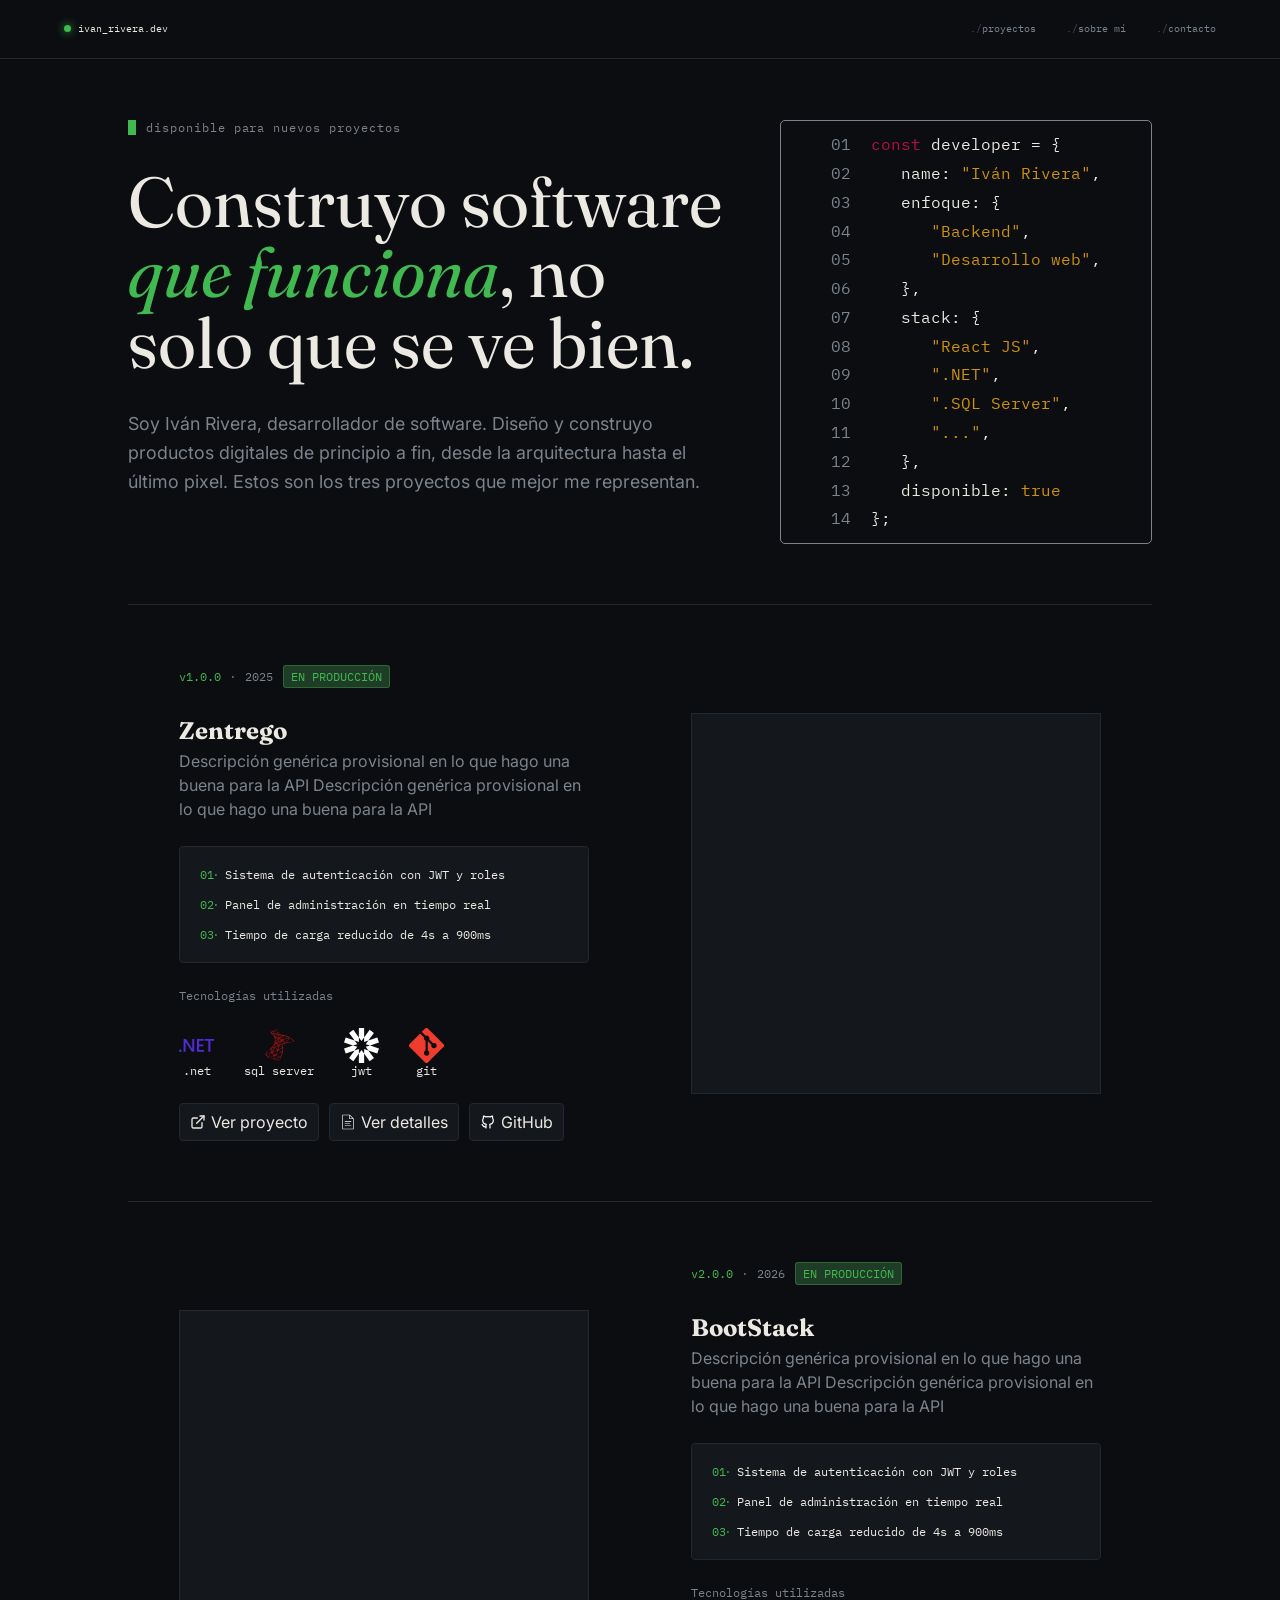
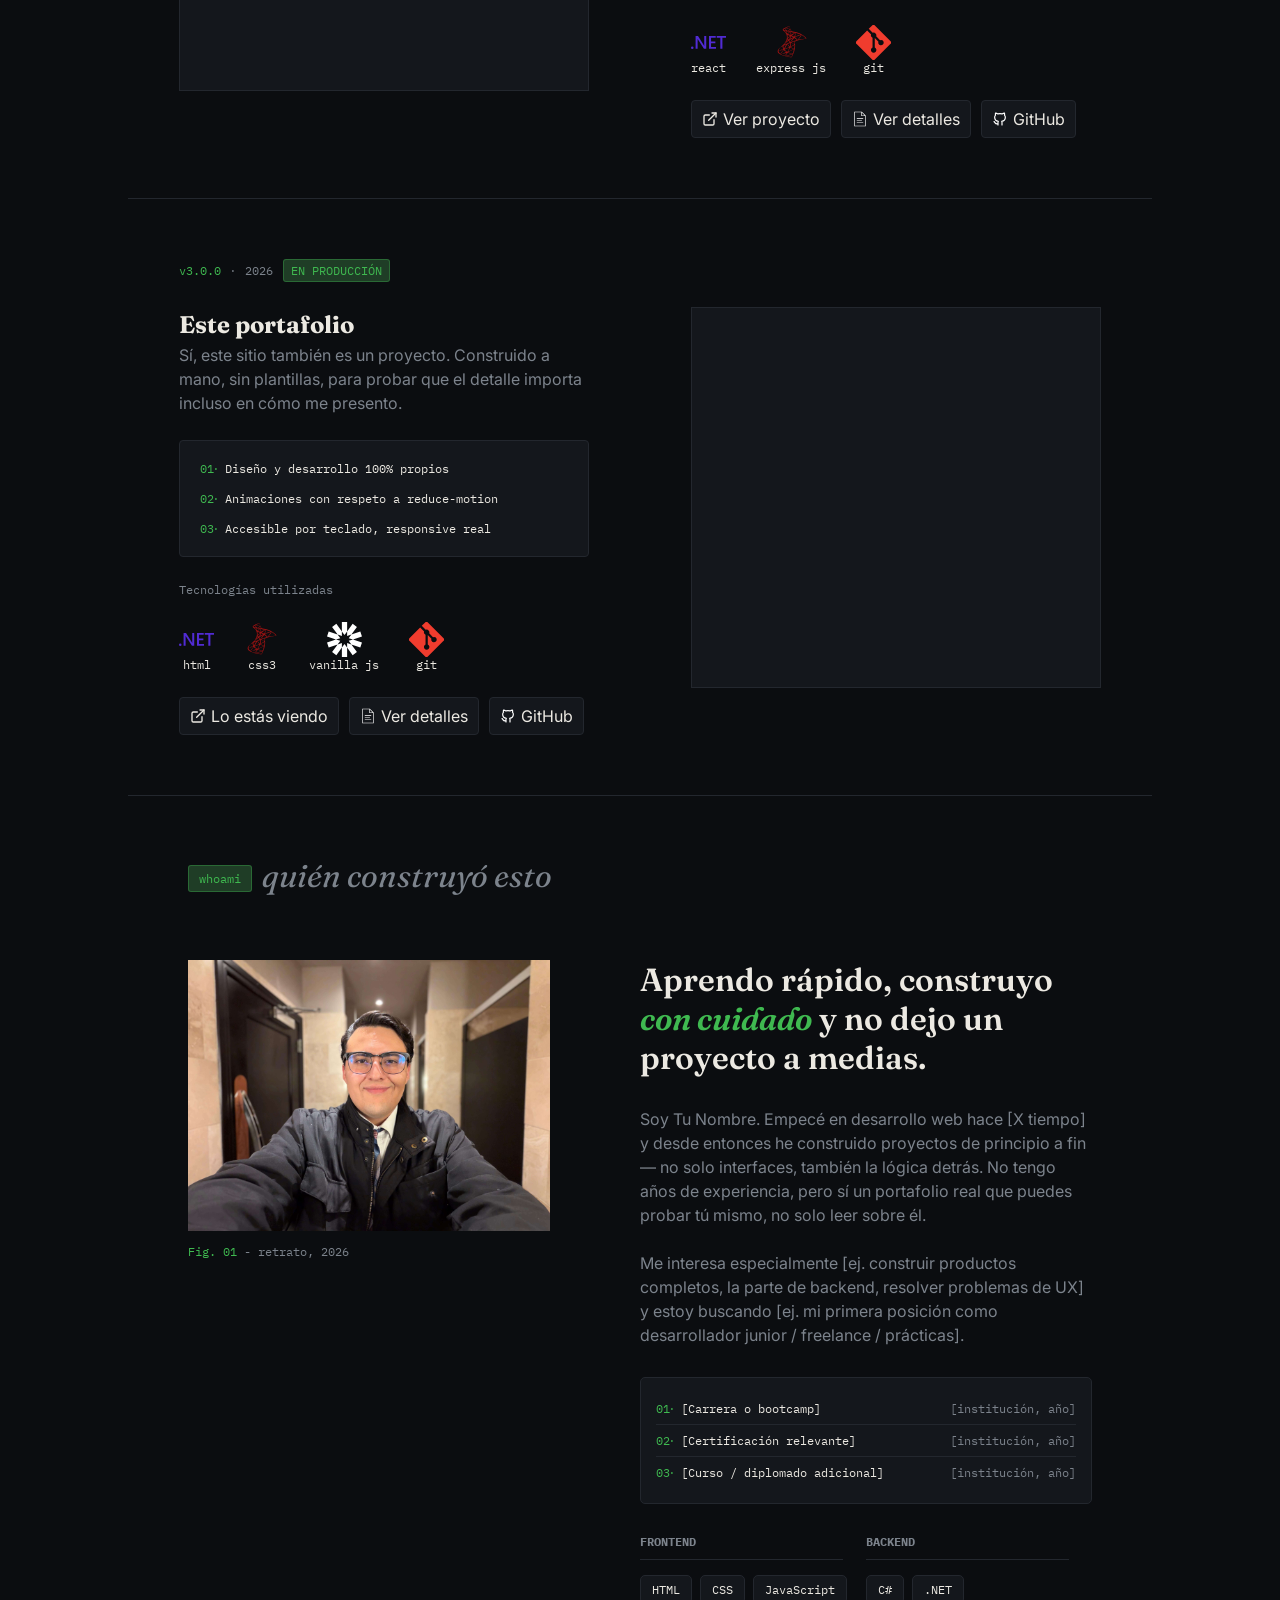
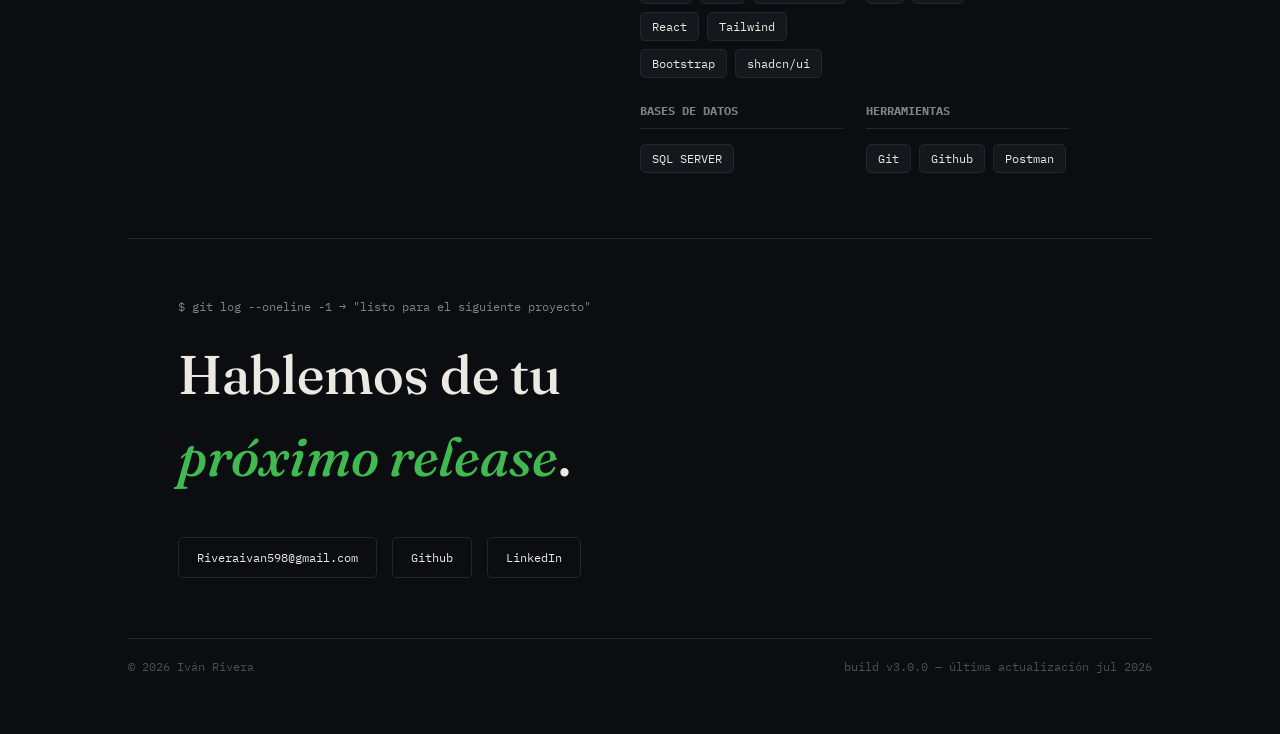
==== index.html @ 3d11047e "fix: about me image update" ====
<!doctype html>
<html lang="en">
  <head>
    <meta charset="UTF-8" />
    <meta name="viewport" content="width=device-width, initial-scale=1.0" />
    <link rel="stylesheet" href="styles.css" />
    <link rel="preconnect" href="https://fonts.googleapis.com" />
    <link rel="preconnect" href="https://fonts.gstatic.com" crossorigin />
    <link
      href="https://fonts.googleapis.com/css2?family=Fraunces:ital,opsz,wght@0,9..144,100..900;1,9..144,100..900&family=IBM+Plex+Mono:ital,wght@0,100;0,200;0,300;0,400;0,500;0,600;0,700;1,100;1,200;1,300;1,400;1,500;1,600;1,700&family=Inter:ital,opsz,wght@0,14..32,100..900;1,14..32,100..900&display=swap"
      rel="stylesheet"
    />
    <link rel="icon" href="./assets/codigo.png" />
    <title>Iván Rivera — Desarrollador</title>
  </head>
  <body>
    <header>
      <nav class="nav monospace">
        <div class="nav__name text-main">
          <span class="name__light"></span>
          <p>ivan_rivera.dev</p>
        </div>

        <ul>
          <li class="nav__items">
            <a href="#projects"><span>./</span>proyectos</a>
          </li>
          <li class="nav__items">
            <a href="#about-me"><span>./</span>sobre mí</a>
          </li>
          <li class="nav__items">
            <a href="#contact"><span>./</span>contacto</a>
          </li>
        </ul>
      </nav>
    </header>
    <main>
      <section class="hero">
        <div class="hero__text">
          <div class="hero__status">
            <span class="hero__cursor"></span>
            <p class="hero__text--available monospace text-sec">
              disponible para nuevos proyectos
            </p>
          </div>

          <h2 class="text-main">
            Construyo software
            <span class="text-green italic">que funciona</span>, no solo que se
            ve bien.
          </h2>

          <p class="hero__description text-sec">
            Soy Iván Rivera, desarrollador de software. Diseño y construyo
            productos digitales de principio a fin, desde la arquitectura hasta
            el último pixel. Estos son los tres proyectos que mejor me
            representan.
          </p>
        </div>

        <!-- prettier-ignore -->
        <div class="editor monospace">
          <div><span style="color: #bb0d3f">const</span> developer = {</div>
          <div>   name: <span class="property">"Iván Rivera"</span>,</div>
          <div>   enfoque: {</div>
          <div>     <span class="property"> "Backend"</span>,</div>
          <div>     <span class="property"> "Desarrollo web"</span>,</div>
          <div>   },</div>
          <div>   stack: {</div>
          <div>     <span class="property"> "React JS"</span>,</div>
          <div>     <span class="property"> ".NET"</span>,</div>
          <div>     <span class="property"> ".SQL Server"</span>,</div>
          <div>     <span class="property"> "..."</span>,</div>
          <div>   },</div>
          <div>   disponible: <span class="property">true</span></div>
          <div>};</div>
        </div>
      </section>

      <section id="projects">
          <div class="project__text">
            <div class="project__version sm-text monospace">
              <p class="text-green">v1.0.0</p>
              <span class="text-sec">⋅</span>
              <p class="text-sec">2025</p>
              <p class="project__status text-green">EN PRODUCCIÓN</p>
            </div>

            <div class="project__desc">
              <h2 class="project__title text-main fraunces">Zentrego</h2>
              <p class="inter text-sec">
                Descripción genérica provisional en lo que hago una buena para
                la API Descripción genérica provisional en lo que hago una buena
                para la API
              </p>
            </div>

            <div class="monospace text-main sm-text">
              <ul class="project__features">
                <li>
                  <span class="text-green">01⋅</span> Sistema de autenticación
                  con JWT y roles
                </li>
                <li>
                  <span class="text-green">02⋅</span> Panel de administración en
                  tiempo real
                </li>
                <li>
                  <span class="text-green">03⋅</span> Tiempo de carga reducido
                  de 4s a 900ms
                </li>
              </ul>
            </div>
            <p class="text-sec monospace sm-text">Tecnologías utilizadas</p>
            <div class="project__stack monospace text-main sm-text">
              <div class="project__stack--item">
                <svg class="project__stack--icon">
                  <use href="/assets/sprite.svg#icon-net"></use>
                </svg>
                <p>.net</p>
              </div>
              <div class="project__stack--item">
                <svg class="project__stack--icon">
                  <use href="/assets/sprite.svg#icon-sqlserver"></use>
                </svg>
                <p>sql server</p>
              </div>
              <div class="project__stack--item">
                <svg class="project__stack--icon">
                  <use href="/assets/sprite.svg#icon-git"></use>
                </svg>
                <p>git</p>
              </div>
              <div class="project__stack--item">
                <svg class="project__stack--icon">
                  <use href="/assets/sprite.svg#icon-jwt"></use>
                </svg>
                <p>jwt</p>
              </div>
            </div>

            <div class="project__buttons">
              <button class="project__button">
                <svg class="project__button--icon">
                  <use href="/assets/sprite.svg#icon-share"></use></svg
                >Ver proyecto
              </button>
              <button class="project__button">
                <svg class="project__button--icon">
                  <use href="/assets/sprite.svg#icon-doc"></use></svg
                >Ver detalles
              </button>
              <button class="project__button">
                <svg class="project__button--icon">
                  <use href="/assets/sprite.svg#icon-github"></use>
                </svg>
                GitHub
              </button>
            </div>
          </div>
          <div class="project__preview"></div>
        </article>
        <article class="project">
          <div class="project__text">
            <div class="project__version sm-text monospace">
              <p class="text-green">v2.0.0</p>
              <span class="text-sec">⋅</span>
              <p class="text-sec">2026</p>
              <p class="project__status text-green">EN PRODUCCIÓN</p>
            </div>

            <div class="project__desc">
              <h2 class="project__title text-main fraunces">Bootstack</h2>
              <p class="inter text-sec">
                Descripción genérica provisional en lo que hago una buena para
                la API Descripción genérica provisional en lo que hago una buena
                para la API
              </p>
            </div>

            <div class="monospace text-main sm-text">
              <ul class="project__features">
                <li>
                  <span class="text-green">01⋅</span> Sistema de autenticación
                  con JWT y roles
                </li>
                <li>
                  <span class="text-green">02⋅</span> Panel de administración en
                  tiempo real
                </li>
                <li>
                  <span class="text-green">03⋅</span> Tiempo de carga reducido
                  de 4s a 900ms
                </li>
              </ul>
            </div>

            <div class="project__stack monospace text-main sm-text">
              <p>React</p>
              <p>Node.js</p>
              <p>PostgreSQL</p>
              <p>Docker</p>
            </div>

            <p class="project__test monospace text-main sm-text">
              ver proyecto →
            </p>
          </div>
          <div class="project__preview"></div>
        </article>
        <article class="project">
          <div class="project__text">
            <div class="project__version sm-text monospace">
              <p class="text-green">v3.0.0</p>
              <span class="text-sec">⋅</span>
              <p class="text-sec">2026</p>
              <p class="project__status text-green">ESTAS AQUÍ</p>
            </div>

            <div class="project__desc">
              <h2 class="project__title text-main fraunces">Este portafolio</h2>
              <p class="inter text-sec">
                Sí, este sitio también es un proyecto. Construido a mano, sin
                plantillas, para probar que el detalle importa incluso en cómo
                me presento.
              </p>
            </div>

            <div class="monospace text-main sm-text">
              <ul class="project__features">
                <li>
                  <span class="text-green">01⋅</span> Diseño y desarrollo 100%
                  propios
                </li>
                <li>
                  <span class="text-green">02⋅</span> Animaciones con respeto a
                  reduce-motion
                </li>
                <li>
                  <span class="text-green">03⋅</span> Accesible por teclado,
                  responsive real
                </li>
              </ul>
            </div>

            <div class="project__stack monospace text-main sm-text">
              <p>HTML5</p>
              <p>CSS3</p>
              <p>Vanilla JS</p>
            </div>

            <p class="project__test monospace text-main sm-text">
              estás viéndolo →
            </p>
          </div>
          <div class="project__preview"></div>
        </article> -->
      </section>

      <section id="about-me">
        <div class="about-me__header">
          <p class="about-me__whoami sm-text">whoami</p>
          <p class="about-me__subtitle">quién construyó esto</p>
        </div>
        <div class="about-me__content">
          <div class="about-me__left sm-text monospace">
            <div class="about-me__selfie">
              <img src="assets/Selfie.jpeg" alt="">
            </div>
            <p class="text-sec">
              <span class="text-green">Fig. 01</span> - retrato, 2026
            </p>
          </div>

          <div class="about-me__right">
            <h2 class="about-me__title">
              Aprendo rápido, construyo
              <span class="text-green italic">con cuidado</span> y no dejo un
              proyecto a medias.
            </h2>
            <p class="about-me__desc text-sec inter">
              Soy Tu Nombre. Empecé en desarrollo web hace [X tiempo] y desde
              entonces he construido proyectos de principio a fin — no solo
              interfaces, también la lógica detrás. No tengo años de
              experiencia, pero sí un portafolio real que puedes probar tú
              mismo, no solo leer sobre él. <br /><br />Me interesa
              especialmente [ej. construir productos completos, la parte de
              backend, resolver problemas de UX] y estoy buscando [ej. mi
              primera posición como desarrollador junior / freelance /
              prácticas].
            </p>
            <div class="credentials">
              <ul class="sm-text monospace">
                <li class="text-main">
                  <p>
                    <span class="text-green">01⋅ </span>[Carrera o bootcamp]
                  </p>
                  <p class="text-sec">[institución, año]</p>
                </li>
                <li class="text-main">
                  <p>
                    <span class="text-green">02⋅ </span>[Certificación
                    relevante]
                  </p>
                  <p class="text-sec">[institución, año]</p>
                </li>
                <li class="text-main">
                  <p>
                    <span class="text-green">03⋅ </span>[Curso / diplomado
                    adicional]
                  </p>
                  <p class="text-sec">[institución, año]</p>
                </li>
              </ul>
            </div>
            <div class="stacks">
              <div>
                <h2 class="stack__title">FRONTEND</h2>
                <div class="stack sm-text">
                  <p>HTML</p>
                  <p>CSS</p>
                  <p>JavaScript</p>
                  <p>React</p>
                  <p>Tailwind</p>
                  <p>Bootstrap</p>
                  <p>shadcn/ui</p>
                </div>
              </div>
              <div>
                <h2 class="stack__title">BACKEND</h2>
                <div class="stack sm-text">
                  <p>C#</p>
                  <p>.NET</p>
                </div>
              </div>
              <div>
                <h2 class="stack__title">BASES DE DATOS</h2>
                <div class="stack sm-text">
                  <p>SQL SERVER</p>
                </div>
              </div>
              <div>
                <h2 class="stack__title">HERRAMIENTAS</h2>
                <div class="stack sm-text">
                  <p>Git</p>
                  <p>Github</p>
                  <p>Postman</p>
                </div>
              </div>
            </div>
          </div>
        </div>
      </section>
    </main>
    <footer class="footer" id="contact">
      <div class="footer__text">
        <p class="text-sec monospace sm-text">
          $ git log --oneline -1 → "listo para el siguiente proyecto"
        </p>
        <h2 class="footer__description text-main fraunces">
          Hablemos de tu <span class="text-green italic">próximo release</span
          ><span class="dot--animation">.</span>
        </h2>
        <div class="contact__links text-main monospace sm-text">
          <p class="contact__link">Riveraivan598@gmail.com</p>
          <p class="contact__link">Github</p>
          <p class="contact__link">LinkedIn</p>
        </div>
      </div>
      <div class="footer__update monospace sm-text">
        <p>© 2026 Iván Rivera</p>
        <p>build v3.0.0 — última actualización jul 2026</p>
      </div>
    </footer>
    <script type="module" src="js/main.js"></script>
  </body>
</html>
---- styles.css ----
* {
  box-sizing: border-box;
  margin: 0;
  padding: 0;
}

:root {
  --bckgnd-clr: #0b0d10;
  --main-text: #ece9e2;
  --sec-text: #7c838c;
  --border-color: #23272e;
  --accent-color: #3fb950;
  --accent-dim: #1f3d26;
  --bckgnd--dim: #14171c;
}

html {
  scroll-behavior: smooth;
}

body {
  background-color: var(--bckgnd-clr);
}

section {
  scroll-margin-top: 60px;
}

a {
  text-decoration: none;
  color: inherit;
}

.text-green {
  color: var(--accent-color);
}

.text-main {
  color: var(--main-text);
}

.text-sec {
  color: var(--sec-text);
}

.sm-text {
  font-size: clamp(0.5rem, 0.9vw, 1.3rem);
}

.monospace {
  font-family: "IBM Plex Mono", monospace;
}

.fraunces {
  font-family: "Fraunces", serif;
}

.inter {
  font-family: "Inter", sans-serif;
}

.italic {
  font-style: italic;
}

.nav {
  display: flex;
  align-items: center;
  top: 0;
  width: 100%;
  padding: 1.4rem clamp(1rem, 5vw, 4.8rem);
  font-size: 0.6rem;
  border-bottom: solid 1px var(--border-color);
  position: fixed;
  background-color: var(--bckgnd-clr);
  z-index: 10;
}

.nav div {
  display: flex;
  flex-grow: 1;
}

.nav ul {
  display: flex;
  list-style: none;
  gap: 30px;
  color: var(--sec-text);
}

.nav ul span {
  color: #4a4f57;
}

.nav__name {
  display: flex;
  align-items: center;
  gap: 7px;
}

.name__light {
  width: 7px;
  height: 7px;
  background-color: var(--accent-color);
  border-radius: 50px;
  box-shadow: 0 0 10px 0 var(--accent-color);
}

.nav__items {
  cursor: pointer;
  transition: color 0.1s ease-in-out;
}

.nav__items:hover {
  color: var(--main-text);
}

.hero {
  margin: 120px auto 0;
  max-width: 80%;
  display: grid;
  grid-template-columns: auto auto;
  justify-content: space-between;
  padding-bottom: 60px;
  border-bottom: solid 1px var(--border-color);
}

.hero__status {
  display: flex;
  gap: 10px;
}

.hero__text {
  display: flex;
  flex-direction: column;
  gap: 2rem;
}

.hero__cursor {
  width: 8px;
  height: 15px;
  background-color: var(--accent-color);
  animation: cursor 1s infinite;
}

.hero__text--available {
  font-size: 12px;
  letter-spacing: 0.08em;
}

.hero__text h2 {
  font-family: "Fraunces", serif;
  font-weight: 400;
  font-size: clamp(2.4rem, 5.5vw, 5rem);
  line-height: 1;
  max-width: 14ch;
}

.hero__description {
  font-family: "Inter", sans-serif;
  font-size: clamp(1rem, 1.4vw, 1.2rem);
  max-width: 52ch;
  line-height: 1.6;
}

.editor {
  margin: auto;
  counter-reset: line;
  width: fit-content;
  border-radius: 5px;
  padding: 0 50px;
  border: solid 1px var(--sec-text);
  line-height: 0.6;
  white-space: pre-wrap;
  user-select: none;
}

.editor div {
  counter-increment: line;
  color: var(--main-text);
}

.editor div::before {
  content: counter(line, decimal-leading-zero);
  color: var(--sec-text);
  margin-right: 20px;
}

.editor .property {
  color: #cf9307;
}

.project {
  margin: auto;
  display: grid;
  grid-template-columns: 1fr 1fr;
  justify-items: center;
  padding: 60px 0;
  max-width: 80%;
  border-bottom: solid 1px var(--border-color);
}

.project:nth-child(even) .project__text {
  order: 2;
}

.project:nth-child(even) .project__preview {
  order: 1;
}

.project__text {
  display: flex;
  flex-direction: column;
  width: 80%;
  gap: 25px;
}

.project__version {
  display: flex;
  align-items: center;
  gap: 10px;
}

.project-detail__title {
  font-size: clamp(1rem, 3vw, 2.5rem);
  font-weight: 600;
  padding-bottom: 20px;
  color: var(--main-text);
}

.project__desc {
  line-height: 1.5;
}

.project__status {
  background-color: var(--accent-dim);
  border-radius: 3px;
  padding: 3px 7px;
  border: 1px solid rgba(63, 185, 80, 0.35);
}

.project__features {
  display: flex;
  flex-direction: column;
  gap: 15px;
  padding: 20px;
  background-color: var(--bckgnd--dim);
  border: 1px solid var(--border-color);
  border-radius: 4px;
  list-style: none;
}

.project__stack {
  display: flex;
  gap: 30px;
}

.project__stack--item {
  display: flex;
  flex-direction: column;
  align-items: center;
}

.project__buttons {
  display: flex;
  gap: 10px;
}

.project__button {
  display: flex;
  align-items: center;
  gap: 5px;
  color: var(--main-text);
  padding: 8px 10px;
  background-color: var(--bckgnd--dim);
  border: 1px solid var(--border-color);
  border-radius: 4px;
  font-family: "Inter", sans-serif;
  cursor: pointer;
  transition: all 0.2s ease-in-out;
}

.project__button--icon {
  width: 16px;
  height: 16px;
}

.project__button:hover {
  background-color: var(--accent-dim);
  border: 1px solid var(--accent-color);
}

.project__stack--icon {
  width: 35px;
  height: 35px;
}

.project__preview {
  width: 80%;
  height: 80%;
  align-self: center;
  background-color: var(--bckgnd--dim);
  border: 1px solid var(--border-color);
  color: var(--sec-text);
}

#about-me {
  margin: 60px auto 0;
  max-width: 80%;
  padding: 0 60px 40px 60px;
  scroll-margin-top: 100px;
  border-bottom: solid 1px var(--border-color);
}

.about-me__content {
  display: grid;
  grid-template-columns: 1fr 1fr;
}

.about-me__header {
  margin: 60px auto 0;
  padding-bottom: 60px;
  display: flex;
  align-items: center;
  gap: 10px;
}

.about-me__selfie {
  width: 80%;
}

.about-me__selfie img {
  width: 100%;
}

.about-me__whoami {
  color: var(--accent-color);
  background-color: var(--accent-dim);
  border: 1px solid rgba(63, 185, 80, 0.35);
  padding: 5px 10px;
  border-radius: 3px;
  font-family: "IBM Plex Mono", monospace;
}

.about-me__subtitle {
  font-style: italic;
  font-family: "Fraunces", serif;
  color: var(--sec-text);
  font-size: clamp(1.4rem, 2.6vw, 2rem);
  padding-bottom: 5px;
}

.about-me__title {
  font-family: "Fraunces", serif;
  color: var(--main-text);
  font-weight: 600;
  font-size: clamp(1.4rem, 2.6vw, 2rem);
}

.about-me__left {
  display: flex;
  flex-direction: column;
  gap: 10px;
  align-self: flex-start;
  position: sticky;
  top: 100px;
}

.about-me__right {
  display: flex;
  flex-direction: column;
  gap: 30px;
}

.credentials {
  background-color: var(--bckgnd--dim);
  padding: 15px;
  border-radius: 5px;
  border: 1px solid var(--border-color);
}

.credentials li {
  display: flex;
  justify-content: space-between;
  list-style: none;
  padding: 8px 0;
}

.credentials li:not(:last-child) {
  border-bottom: 1px solid var(--border-color);
}

.about-me__desc {
  max-width: 56ch;
  line-height: 1.5;
}

.stacks {
  display: grid;
  grid-template-columns: 1fr 1fr;
  font-family: "IBM Plex Mono", monospace;
}

.stack {
  display: flex;
  flex-wrap: wrap;
  gap: 8px;
  padding: 15px 0 25px 0;
}

.stack__title {
  color: var(--sec-text);
  width: 90%;
  padding-right: 50px;
  font-size: clamp(0.5rem, 0.9vw, 1.3rem);
  padding-bottom: 10px;
  position: relative;
  border-bottom: 1px solid var(--border-color);
}

.stack p {
  color: var(--main-text);
  width: fit-content;
  background-color: var(--bckgnd--dim);
  border: 1px solid var(--border-color);
  border-radius: 5px;
  padding: 6px 11px;
}

.footer {
  max-width: 80%;
  margin: auto;
  padding: 60px 0;
}

.footer__text {
  padding-left: 50px;
}

.footer__description {
  max-width: 16ch;
  font-weight: 500;
  font-size: clamp(2rem, 5vw, 3.4rem);
  line-height: 1.5;
  padding-top: 20px;
}

.dot--animation {
  animation: cursor 1s infinite ease-in-out;
}

.contact__links {
  display: flex;
  padding: 40px 0 60px 0;
  gap: 15px;
}

.contact__link {
  display: flex;
  border: 1px solid var(--border-color);
  padding: 12px 18px;
  border-radius: 5px;
  transition: all 0.2s ease-in-out;
  cursor: pointer;
}

.contact__link:hover {
  background-color: var(--accent-dim);
  border: 1px solid var(--accent-color);
}

.footer__update {
  display: flex;
  justify-content: space-between;
  border-top: 1px solid var(--border-color);
  color: #4a4f57;
  padding-top: 20px;
}

.project-detail {
  margin: 120px auto 0;
  max-width: 80%;
  display: grid;
  grid-template-columns: 1fr 1fr;
}

.project-detail__title {
  font-size: clamp(2.2rem, 5.5vw, 4rem);
  font-weight: 500;
  line-height: 1.05;
  letter-spacing: -0.01em;
  margin: 0 0 22px;
  max-width: 15ch;
  font-family: "Fraunces", serif;
}

.project-detail__desc {
  font-size: clamp(1rem, 1.5vw, 1.15rem);
  max-width: 52ch;
  margin: 0 0 36px;
  color: var(--sec-text);
  font-family: "Inter", sans-serif;
}

.project-detail__buttons {
  display: flex;
  gap: 15px;
}

.project-detail__button {
  display: flex;
  align-self: center;
  gap: 5px;
  font-family: "IBM Plex Mono", monospace;
  text-decoration: none;
  font-size: clamp(0.5rem, 0.9vw, 1.3rem);
  padding: 12px 20px;
  border-radius: 4px;
  transition:
    border-color 0.2s ease,
    background 0.2s ease,
    color 0.2s ease;
}

.button--transparent {
  border: 1px solid var(--border-color);
}

.button--transparent:hover {
  border: 1px solid var(--accent-color);
  background-color: var(--accent-dim);
}

.button--green {
  border: 1px solid var(--accent-color);
  background-color: var(--accent-color);
}

.button--green:hover {
  border: 1px solid var(--accent-color);
  background-color: #39a347;
}

.project-detail__info {
  width: 70%;
  margin-left: auto;
  padding: 30px;
  border: 1px solid var(--border-color);
  border-radius: 5px;
}

.project-detail__stacks {
  display: grid;
  grid-template-columns: 1fr 1fr;
  gap: 22px 20px;
  padding-bottom: 24px;
  font-family: "IBM Plex Mono", monospace;
  border-bottom: 1px solid var(--border-color);
}

.project-detail__info-item {
  display: flex;
  flex-direction: column;
  gap: 10px;
}

.project-detail__item {
  color: var(--main-text);
  font-family: "Fraunces", serif;
  font-style: italic;
  font-weight: 600;
}

.project-detail__icons {
  padding-top: 24px;
}

.project-detail__icon {
  width: 80%;
  display: flex;
  flex-wrap: wrap;
  gap: 8px;
  padding-top: 15px;
}

.project-detail__icon p {
  color: var(--main-text);
  background-color: var(--bckgnd--dim);
  border: 1px solid var(--border-color);
  border-radius: 5px;
  padding: 6px 11px;
}

.project-detail__main-img {
  width: 80%;
  margin: 60px auto auto auto;
  padding-bottom: 100px;
  border-bottom: 1px solid var(--border-color);
}
.project-detail__main-img img {
  width: 100%;
}

.project-detail__context {
  width: 80%;
  margin: 60px auto auto auto;
  display: grid;
  grid-template-columns: 0.6fr 1.4fr;
  gap: 56px;
  padding-bottom: 70px;
  border-bottom: 1px solid var(--border-color);
}

.project-detail__context--right {
  display: flex;
  flex-direction: column;
  gap: 30px;
}

.project-detail__context-title {
  font-family: "Fraunces", serif;
  color: var(--main-text);
  font-weight: 600;
  font-size: clamp(1.3rem, 2.4vw, 1.8rem);
}

.project-detail__context-desc {
  font-family: "Inter", sans-serif;
  color: var(--sec-text);
  font-size: 0.98rem;
  max-width: 60ch;
}

.project-detail__decisions {
  display: flex;
  flex-direction: column;
  gap: 30px;
  position: relative;
}

.project-detail__decisions::before {
  content: "";
  position: absolute;
  transform: translateX(4px);
  width: 1.5px;
  height: 100%;
  background-color: var(--border-color);
  top: 0;
  left: 0;
}

.project-detail__decision {
  padding-left: 40px;
  position: relative;
  display: flex;
  flex-direction: column;
  gap: 10px;
}

.project-detail__decision-title {
  font-weight: 600;
  font-size: 0.98rem;
  color: var(--main-text);
  font-family: "Inter", sans-serif;
}

.project-detail__decision-desc {
  font-size: 0.92rem;
  color: var(--sec-text);
  font-family: "Inter", sans-serif;
}

.dot {
  left: 0;
  width: 10px;
  height: 10px;
  position: absolute;
  border-radius: 50px;
  border: 2px solid var(--accent-color);
  background-color: var(--bckgnd-clr);
}

.project-details__sec-img {
  width: 80%;
  margin: auto;
  display: grid;
  grid-template-columns: 1fr 1fr;
  padding: 50px;
  gap: 40px;
  border-bottom: 1px solid var(--border-color);
}

.project-details__sec-img img {
  width: 100%;
}

.project-detail__results {
  width: 80%;
  margin: auto;
  display: grid;
  grid-template-columns: 1fr 1fr;
  padding: 40px;
  position: relative;
}

.project-detail__results::before {
  content: "";
  position: absolute;
  top: 0;
  bottom: 0;
  left: 50%;
  width: 1px;
  /* height: 50%;
  transform: translateY(50%); */
  background-color: var(--border-color);
}

.project-detail__result {
  margin: auto;
}

.project-detail__result-num {
  color: var(--accent-color);
  font-style: italic;
  font-weight: 500;
  font-size: 2.2rem;
  font-family: "Fraunces", serif;
}

.project-detail__footer {
  width: 80%;
  margin: auto;
  display: flex;
  justify-content: space-between;
  padding: 50px 0 30px 0;
  color: #4a4f57;
}

@keyframes cursor {
  0%,
  49% {
    opacity: 0;
  }
  50%,
  100% {
    opacity: 1;
  }
}
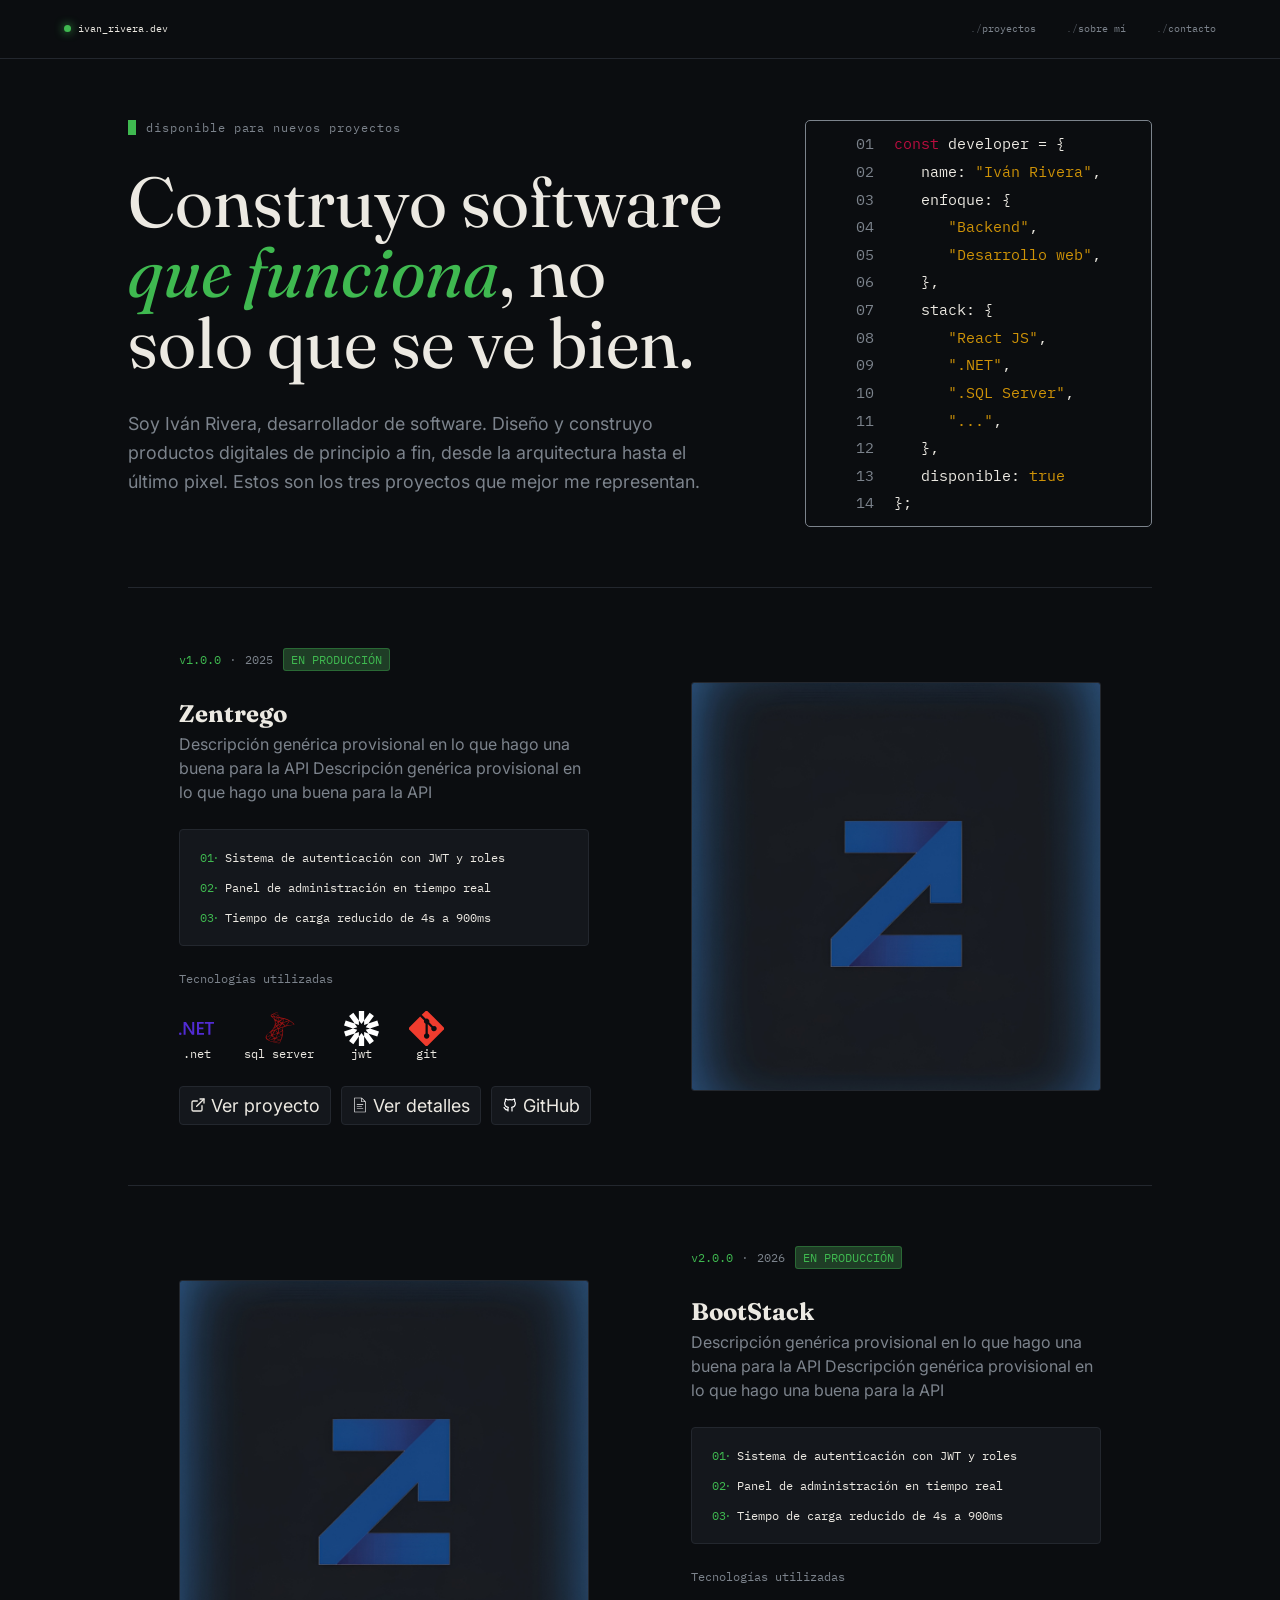
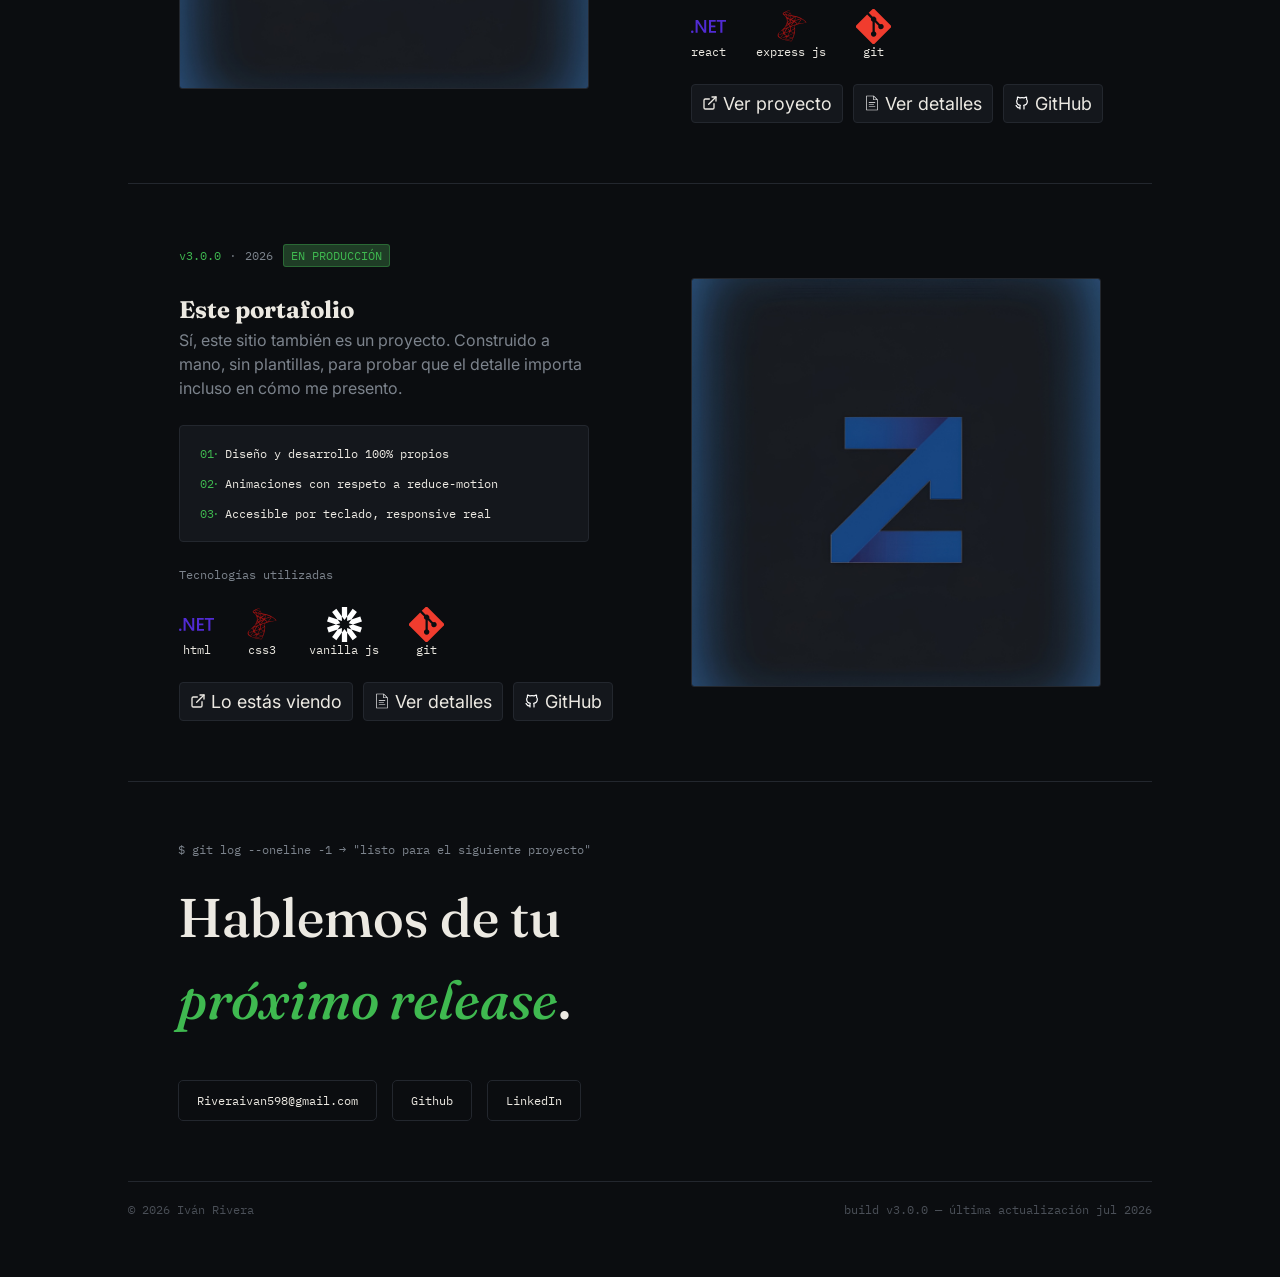
==== commit 0797fee9: "feat: responsive design progress" ====
--- a/index.html
+++ b/index.html
@@ -3,7 +3,8 @@
   <head>
     <meta charset="UTF-8" />
     <meta name="viewport" content="width=device-width, initial-scale=1.0" />
-    <link rel="stylesheet" href="styles.css" />
+    <link rel="stylesheet" href="index.css" />
+    <link rel="stylesheet" href="global.css" />
     <link rel="preconnect" href="https://fonts.googleapis.com" />
     <link rel="preconnect" href="https://fonts.gstatic.com" crossorigin />
     <link
@@ -18,7 +19,7 @@
       <nav class="nav monospace">
         <div class="nav__name text-main">
           <span class="name__light"></span>
-          <p>ivan_rivera.dev</p>
+          <p class="visible">ivan_rivera.dev</p>
         </div>
 
         <ul>
@@ -257,7 +258,7 @@
         </article> -->
       </section>
 
-      <section id="about-me">
+      <!-- <section id="about-me">
         <div class="about-me__header">
           <p class="about-me__whoami sm-text">whoami</p>
           <p class="about-me__subtitle">quién construyó esto</p>
@@ -350,7 +351,7 @@
             </div>
           </div>
         </div>
-      </section>
+      </section> -->
     </main>
     <footer class="footer" id="contact">
       <div class="footer__text">
--- a/index.css
+++ b/index.css
@@ -0,0 +1,492 @@
+section {
+  scroll-margin-top: 60px;
+}
+
+.nav {
+  display: flex;
+  align-items: center;
+  top: 0;
+  width: 100%;
+  padding: 1.4rem clamp(1rem, 5vw, 4.8rem);
+  font-size: clamp(0.1rem, 0.6rem, 1.2rem);
+  border-bottom: solid 1px var(--border-color);
+  position: fixed;
+  background-color: var(--bckgnd-clr);
+  z-index: 10;
+}
+
+.nav div {
+  display: flex;
+  flex-grow: 1;
+}
+
+.nav ul {
+  display: flex;
+  list-style: none;
+  gap: 30px;
+  color: var(--sec-text);
+}
+
+.nav ul span {
+  color: #4a4f57;
+}
+
+.nav__name {
+  display: flex;
+  align-items: center;
+  gap: 7px;
+}
+
+.name__light {
+  width: 7px;
+  height: 7px;
+  background-color: var(--accent-color);
+  border-radius: 50px;
+  box-shadow: 0 0 10px 0 var(--accent-color);
+}
+
+.nav__items {
+  cursor: pointer;
+  transition: color 0.1s ease-in-out;
+}
+
+.nav__items:hover {
+  color: var(--main-text);
+}
+
+.hero {
+  margin: 120px auto 0;
+  max-width: 80%;
+  display: grid;
+  grid-template-columns: auto auto;
+  justify-content: space-between;
+  padding-bottom: 60px;
+  border-bottom: solid 1px var(--border-color);
+}
+
+.hero__status {
+  display: flex;
+  gap: 10px;
+}
+
+.hero__text {
+  display: flex;
+  flex-direction: column;
+  gap: 2rem;
+}
+
+.hero__cursor {
+  width: 8px;
+  height: 15px;
+  background-color: var(--accent-color);
+  animation: cursor 1s infinite;
+}
+
+.hero__text--available {
+  font-size: 12px;
+  letter-spacing: 0.08em;
+}
+
+.hero__text h2 {
+  font-family: "Fraunces", serif;
+  font-weight: 400;
+  font-size: clamp(2.4rem, 5.5vw, 5rem);
+  line-height: 1;
+  max-width: 14ch;
+}
+
+.hero__description {
+  font-family: "Inter", sans-serif;
+  font-size: clamp(0.8rem, 1.4vw, 1.2rem);
+  max-width: 52ch;
+  line-height: 1.6;
+}
+
+.editor {
+  margin: auto;
+  counter-reset: line;
+  width: fit-content;
+  border-radius: 5px;
+  padding: 0 50px;
+  border: solid 1px var(--sec-text);
+  line-height: 0.6;
+  white-space: pre-wrap;
+  user-select: none;
+  font-size: clamp(0.7rem, 1.2vw, 1.2rem);
+}
+
+.editor div {
+  counter-increment: line;
+  color: var(--main-text);
+}
+
+.editor div::before {
+  content: counter(line, decimal-leading-zero);
+  color: var(--sec-text);
+  margin-right: 20px;
+}
+
+.editor .property {
+  color: #cf9307;
+}
+
+.project {
+  margin: auto;
+  display: grid;
+  grid-template-columns: 1fr 1fr;
+  justify-items: center;
+  padding: 60px 0;
+  max-width: 80%;
+  border-bottom: solid 1px var(--border-color);
+}
+
+.project:nth-child(even) .project__text {
+  order: 2;
+}
+
+.project:nth-child(even) .project__preview {
+  order: 1;
+}
+
+.project__text {
+  display: flex;
+  flex-direction: column;
+  width: 80%;
+  gap: 25px;
+}
+
+.project__desc {
+  line-height: 1.5;
+}
+
+.project__status {
+  background-color: var(--accent-dim);
+  border-radius: 3px;
+  padding: 3px 7px;
+  border: 1px solid rgba(63, 185, 80, 0.35);
+}
+
+.project__features {
+  display: flex;
+  flex-direction: column;
+  gap: 15px;
+  padding: 20px;
+  background-color: var(--bckgnd--dim);
+  border: 1px solid var(--border-color);
+  border-radius: 4px;
+  list-style: none;
+}
+
+.project__stack {
+  display: flex;
+  gap: 30px;
+}
+
+.project__stack--item {
+  display: flex;
+  flex-direction: column;
+  align-items: center;
+}
+
+.project__buttons {
+  display: flex;
+  gap: 10px;
+}
+
+.project__button {
+  display: flex;
+  white-space: nowrap;
+  align-items: center;
+  gap: 5px;
+  color: var(--main-text);
+  padding: 8px 10px;
+  background-color: var(--bckgnd--dim);
+  border: 1px solid var(--border-color);
+  border-radius: 4px;
+  font-family: "Inter", sans-serif;
+  cursor: pointer;
+  transition: all 0.2s ease-in-out;
+  font-size: clamp(0.7rem, 1.4vw, 1.2rem);
+}
+
+.project__button:hover {
+  background-color: var(--accent-dim);
+  border: 1px solid var(--accent-color);
+}
+
+.project__stack--icon {
+  width: 35px;
+  height: 35px;
+}
+
+.project__preview {
+  width: 80%;
+  aspect-ratio: 1/1;
+  overflow: hidden;
+  align-self: center;
+  background-color: var(--bckgnd--dim);
+  border: 1px solid var(--border-color);
+  color: var(--sec-text);
+  display: flex;
+  align-items: center;
+  border-radius: 3px;
+}
+
+.project__preview img {
+  width: 100%;
+}
+
+#about-me {
+  margin: 60px auto 0;
+  max-width: 80%;
+  padding: 0 60px 40px 60px;
+  scroll-margin-top: 100px;
+  border-bottom: solid 1px var(--border-color);
+}
+
+.about-me__content {
+  display: grid;
+  grid-template-columns: 1fr 1fr;
+}
+
+.about-me__header {
+  margin: 60px auto 0;
+  padding-bottom: 60px;
+  display: flex;
+  align-items: center;
+  gap: 10px;
+}
+
+.about-me__selfie {
+  width: 80%;
+}
+
+.about-me__selfie img {
+  width: 100%;
+}
+
+.about-me__whoami {
+  color: var(--accent-color);
+  background-color: var(--accent-dim);
+  border: 1px solid rgba(63, 185, 80, 0.35);
+  padding: 5px 10px;
+  border-radius: 3px;
+  font-family: "IBM Plex Mono", monospace;
+}
+
+.about-me__subtitle {
+  font-style: italic;
+  font-family: "Fraunces", serif;
+  color: var(--sec-text);
+  font-size: clamp(1.4rem, 2.6vw, 2rem);
+  padding-bottom: 5px;
+}
+
+.about-me__title {
+  font-family: "Fraunces", serif;
+  color: var(--main-text);
+  font-weight: 600;
+  font-size: clamp(1.4rem, 2.6vw, 2rem);
+}
+
+.about-me__left {
+  display: flex;
+  flex-direction: column;
+  gap: 10px;
+  align-self: flex-start;
+  position: sticky;
+  top: 100px;
+}
+
+.about-me__right {
+  display: flex;
+  flex-direction: column;
+  gap: 30px;
+}
+
+.credentials {
+  background-color: var(--bckgnd--dim);
+  padding: 15px;
+  border-radius: 5px;
+  border: 1px solid var(--border-color);
+}
+
+.credentials li {
+  display: flex;
+  justify-content: space-between;
+  list-style: none;
+  padding: 8px 0;
+}
+
+.credentials li:not(:last-child) {
+  border-bottom: 1px solid var(--border-color);
+}
+
+.about-me__desc {
+  max-width: 56ch;
+  line-height: 1.5;
+  font-size: clamp(0.7rem, 1.4vw, 1.2rem);
+}
+
+.stacks {
+  display: grid;
+  grid-template-columns: 1fr 1fr;
+  font-family: "IBM Plex Mono", monospace;
+}
+
+.stack {
+  display: flex;
+  flex-wrap: wrap;
+  gap: 8px;
+  padding: 15px 0 25px 0;
+}
+
+.stack__title {
+  color: var(--sec-text);
+  width: 90%;
+  padding-right: 50px;
+  font-size: clamp(0.5rem, 0.9vw, 1.3rem);
+  padding-bottom: 10px;
+  position: relative;
+  border-bottom: 1px solid var(--border-color);
+}
+
+.stack p {
+  color: var(--main-text);
+  width: fit-content;
+  background-color: var(--bckgnd--dim);
+  border: 1px solid var(--border-color);
+  border-radius: 5px;
+  padding: 6px 11px;
+}
+
+.footer {
+  max-width: 80%;
+  margin: auto;
+  padding: 60px 0;
+}
+
+.footer__text {
+  padding-left: 50px;
+}
+
+.footer__description {
+  max-width: 16ch;
+  font-weight: 500;
+  font-size: clamp(2rem, 5vw, 3.4rem);
+  line-height: 1.5;
+  padding-top: 20px;
+}
+
+.dot--animation {
+  animation: cursor 1s infinite ease-in-out;
+}
+
+.contact__links {
+  display: flex;
+  padding: 40px 0 60px 0;
+  gap: 15px;
+}
+
+.contact__link {
+  display: flex;
+  border: 1px solid var(--border-color);
+  padding: 12px 18px;
+  border-radius: 5px;
+  transition: all 0.2s ease-in-out;
+  cursor: pointer;
+}
+
+.contact__link:hover {
+  background-color: var(--accent-dim);
+  border: 1px solid var(--accent-color);
+}
+
+.footer__update {
+  display: flex;
+  justify-content: space-between;
+  border-top: 1px solid var(--border-color);
+  color: #4a4f57;
+  padding-top: 20px;
+}
+
+@keyframes cursor {
+  0%,
+  49% {
+    opacity: 0;
+  }
+  50%,
+  100% {
+    opacity: 1;
+  }
+}
+
+@media (max-width: 1023px) {
+  .nav {
+    justify-content: center;
+  }
+
+  .nav div {
+    display: flex;
+    flex-grow: 0;
+  }
+
+  .visible,
+  .name__light {
+    display: none;
+  }
+
+  .hero {
+    max-width: 80%;
+    grid-template-columns: auto;
+    border-bottom: solid 1px var(--border-color);
+    gap: 40px;
+  }
+
+  .hero__text {
+    display: flex;
+    flex-direction: column;
+    text-align: center;
+    gap: 2rem;
+  }
+
+  .project {
+    grid-template-columns: 1fr;
+  }
+
+  .project__stack {
+    display: flex;
+    margin: auto;
+    gap: 30px;
+  }
+
+  .project:nth-child(even) .project__text {
+    order: 1;
+  }
+
+  .project:nth-child(even) .project__preview {
+    order: 2;
+  }
+
+  .project__buttons {
+    display: flex;
+    gap: 10px;
+    padding-bottom: 30px;
+    justify-content: center;
+  }
+
+  .contact__links {
+    flex-direction: column;
+  }
+  .footer {
+    text-align: center;
+  }
+
+  .footer__text {
+    padding-left: 0px;
+  }
+
+  .auto {
+    margin: auto;
+  }
+}
--- a/global.css
+++ b/global.css
@@ -0,0 +1,71 @@
+* {
+  box-sizing: border-box;
+  margin: 0;
+  padding: 0;
+}
+
+:root {
+  --bckgnd-clr: #0b0d10;
+  --main-text: #ece9e2;
+  --sec-text: #7c838c;
+  --border-color: #23272e;
+  --accent-color: #3fb950;
+  --accent-dim: #1f3d26;
+  --bckgnd--dim: #14171c;
+}
+
+html {
+  scroll-behavior: smooth;
+}
+
+body {
+  background-color: var(--bckgnd-clr);
+}
+
+a {
+  text-decoration: none;
+  color: inherit;
+}
+
+.text-green {
+  color: var(--accent-color);
+}
+
+.text-main {
+  color: var(--main-text);
+}
+
+.text-sec {
+  color: var(--sec-text);
+}
+
+.sm-text {
+  font-size: clamp(0.5rem, 0.9vw, 1.3rem);
+}
+
+.monospace {
+  font-family: "IBM Plex Mono", monospace;
+}
+
+.fraunces {
+  font-family: "Fraunces", serif;
+}
+
+.inter {
+  font-family: "Inter", sans-serif;
+}
+
+.italic {
+  font-style: italic;
+}
+
+.project__version {
+  display: flex;
+  align-items: center;
+  gap: 10px;
+}
+
+.project__button--icon {
+  width: 16px;
+  height: 16px;
+}
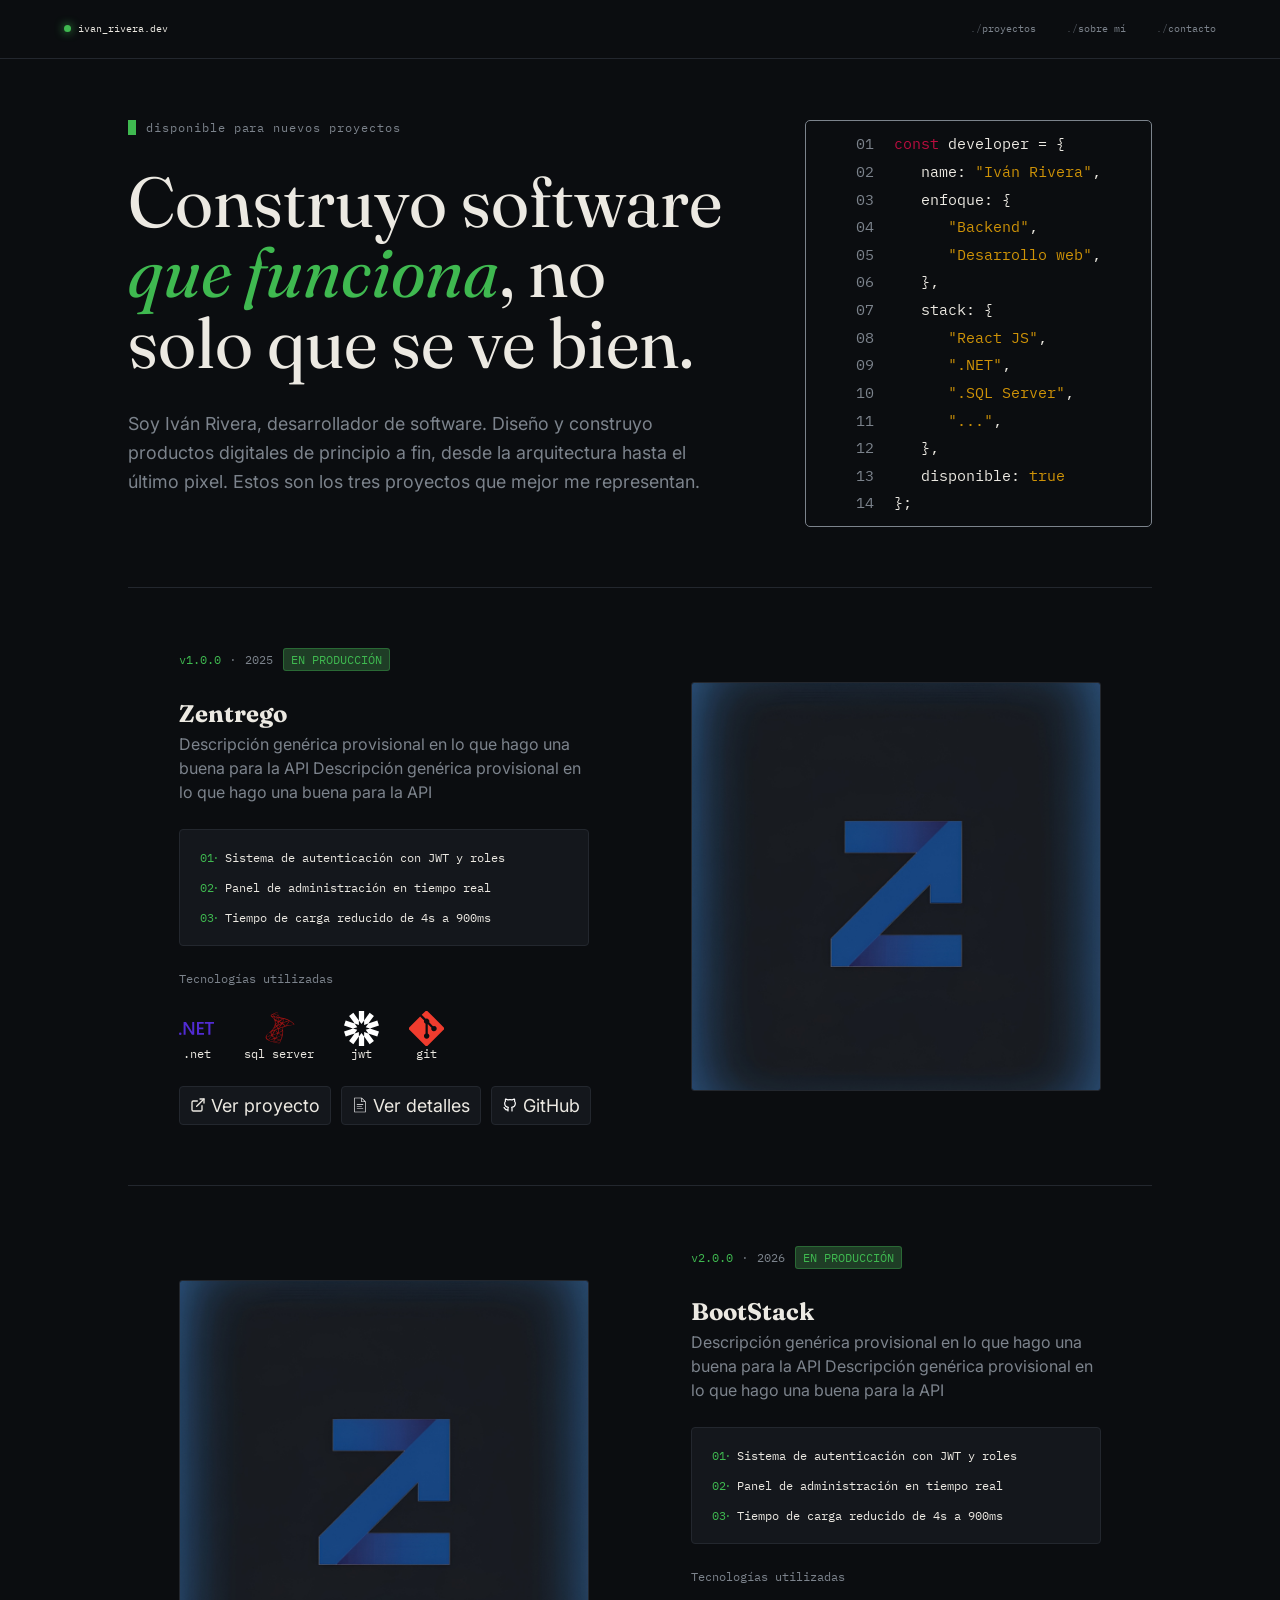
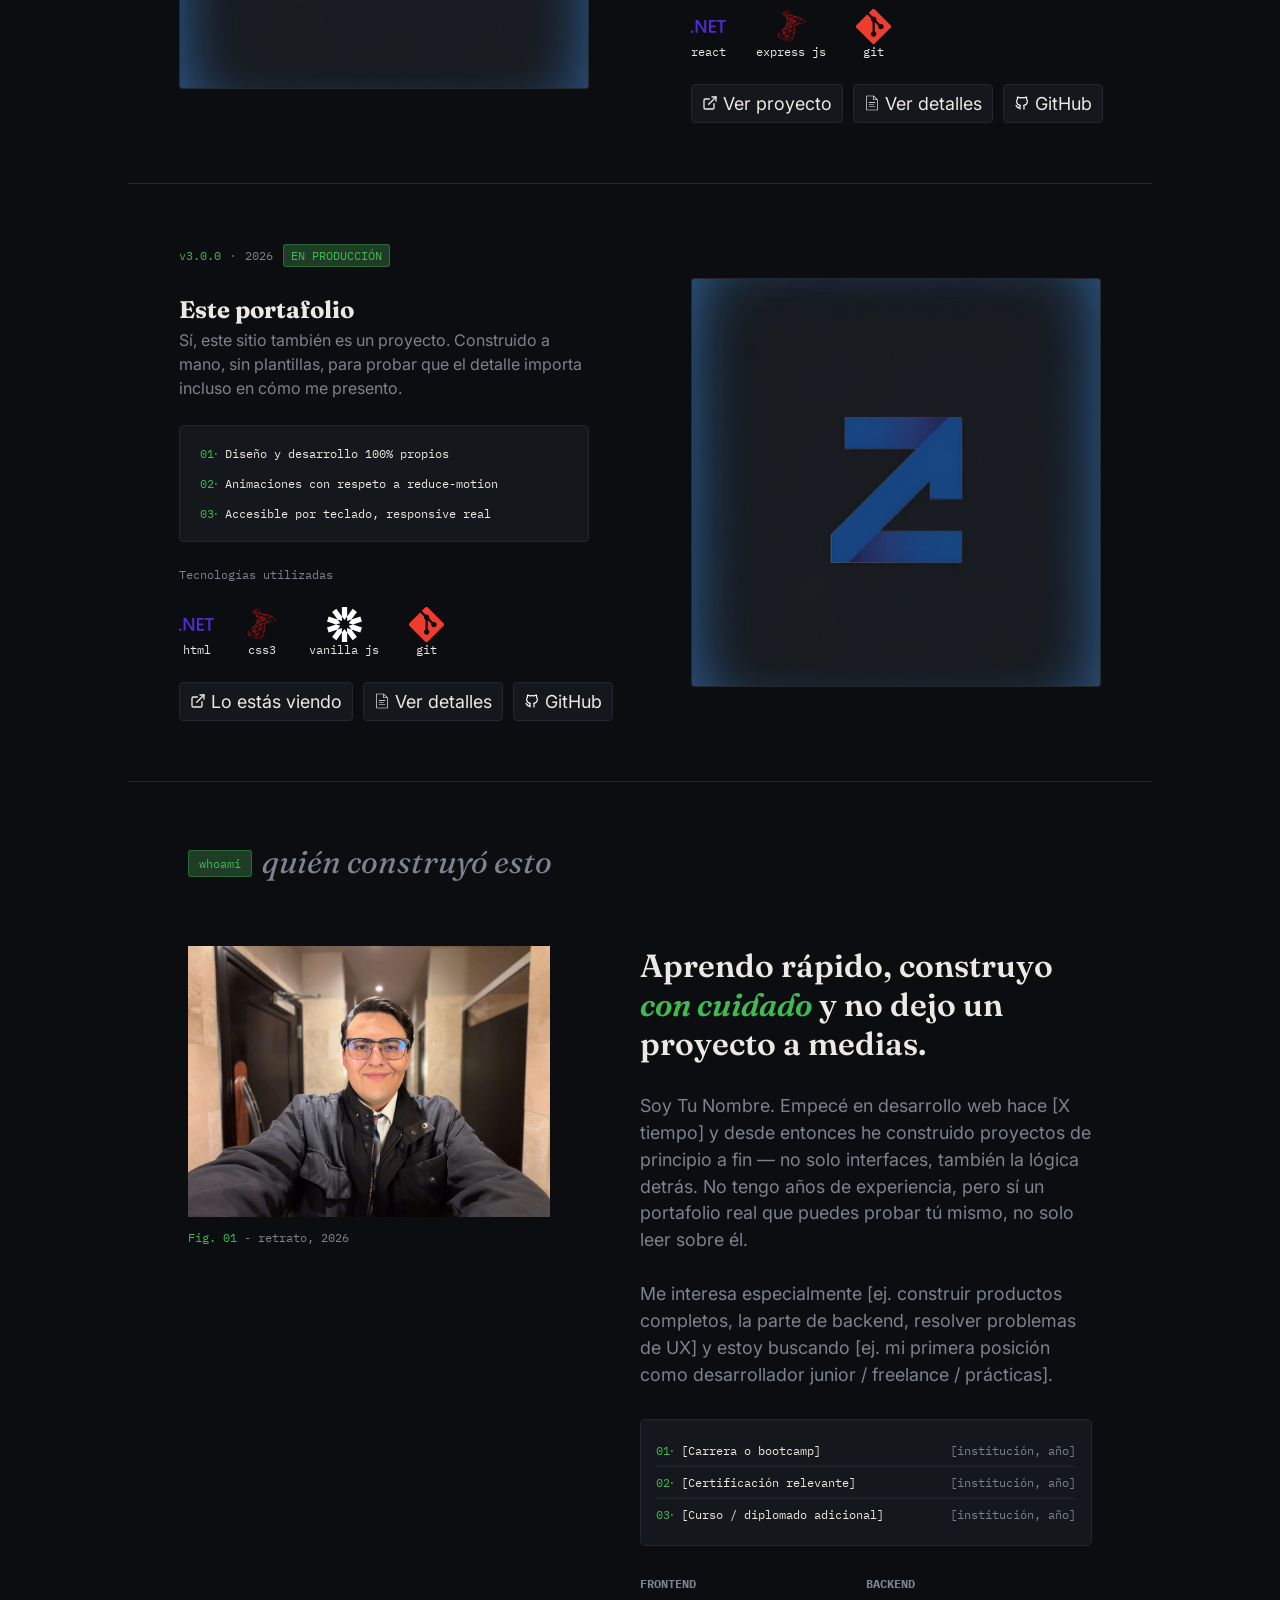
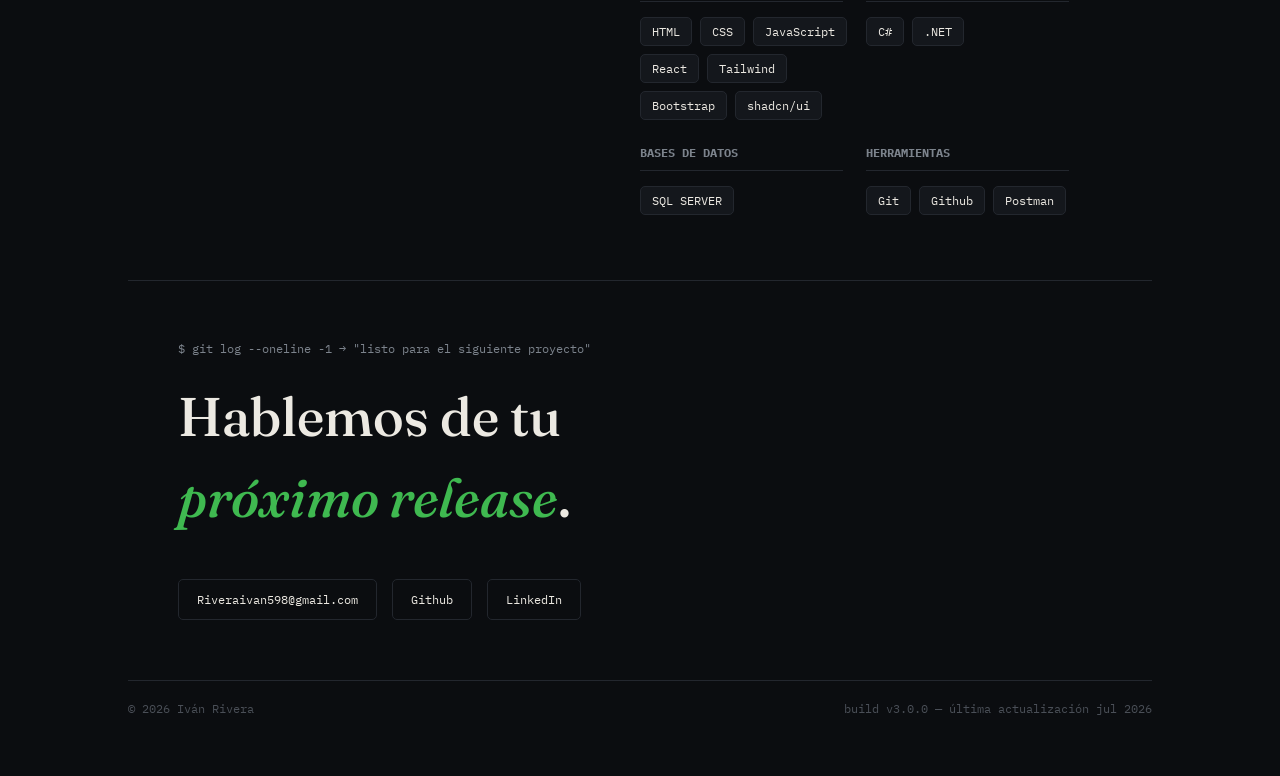
==== commit f6270515: "feat: responsive design about me section improve" ====
--- a/index.html
+++ b/index.html
@@ -258,7 +258,7 @@
         </article> -->
       </section>
 
-      <!-- <section id="about-me">
+      <section id="about-me">
         <div class="about-me__header">
           <p class="about-me__whoami sm-text">whoami</p>
           <p class="about-me__subtitle">quién construyó esto</p>
@@ -269,7 +269,7 @@
               <img src="assets/Selfie.jpeg" alt="">
             </div>
             <p class="text-sec">
-              <span class="text-green">Fig. 01</span> - retrato, 2026
+              <span class="figure text-green">Fig. 01</span> - retrato, 2026
             </p>
           </div>
 
@@ -327,7 +327,7 @@
                   <p>shadcn/ui</p>
                 </div>
               </div>
-              <div>
+              <div class="stack-right">
                 <h2 class="stack__title">BACKEND</h2>
                 <div class="stack sm-text">
                   <p>C#</p>
@@ -340,7 +340,7 @@
                   <p>SQL SERVER</p>
                 </div>
               </div>
-              <div>
+              <div class="stack-right">
                 <h2 class="stack__title">HERRAMIENTAS</h2>
                 <div class="stack sm-text">
                   <p>Git</p>
@@ -351,7 +351,7 @@
             </div>
           </div>
         </div>
-      </section> -->
+      </section>
     </main>
     <footer class="footer" id="contact">
       <div class="footer__text">
--- a/index.css
+++ b/index.css
@@ -278,7 +278,7 @@
   font-style: italic;
   font-family: "Fraunces", serif;
   color: var(--sec-text);
-  font-size: clamp(1.4rem, 2.6vw, 2rem);
+  font-size: clamp(1rem, 2.6vw, 2rem);
   padding-bottom: 5px;
 }
 
@@ -441,6 +441,11 @@
     grid-template-columns: auto;
     border-bottom: solid 1px var(--border-color);
     gap: 40px;
+    justify-content: center;
+  }
+
+  .hero__status {
+    justify-content: center;
   }
 
   .hero__text {
@@ -448,6 +453,7 @@
     flex-direction: column;
     text-align: center;
     gap: 2rem;
+    align-items: center;
   }
 
   .project {
@@ -475,6 +481,63 @@
     justify-content: center;
   }
 
+  #about-me {
+    margin: 30px auto 0;
+    max-width: 80%;
+    scroll-margin-top: 100px;
+    border-bottom: solid 1px var(--border-color);
+  }
+
+  .about-me__left {
+    position: relative;
+    top: 0;
+    padding-bottom: 20px;
+    align-items: center;
+  }
+
+  .about-me__right {
+    align-items: center;
+  }
+
+  .about-me__title {
+    text-align: center;
+  }
+
+  .about-me__desc {
+    text-align: center;
+  }
+
+  .about-me__subtitle {
+    white-space: nowrap;
+  }
+
+  .about-me__content {
+    grid-template-columns: auto;
+  }
+
+  .about-me__header {
+    margin: auto;
+    padding-bottom: 30px;
+    display: flex;
+    align-items: center;
+    gap: 10px;
+    justify-content: center;
+  }
+/* 
+  .stacks {
+    grid-template-columns: 1fr;
+  } */
+
+  .stack-right {
+    width: 90%;
+    display: flex;
+    flex-direction: column;
+    justify-self: flex-end;
+  }
+  */ .stack__title {
+    width: 100%;
+  }
+
   .contact__links {
     flex-direction: column;
   }
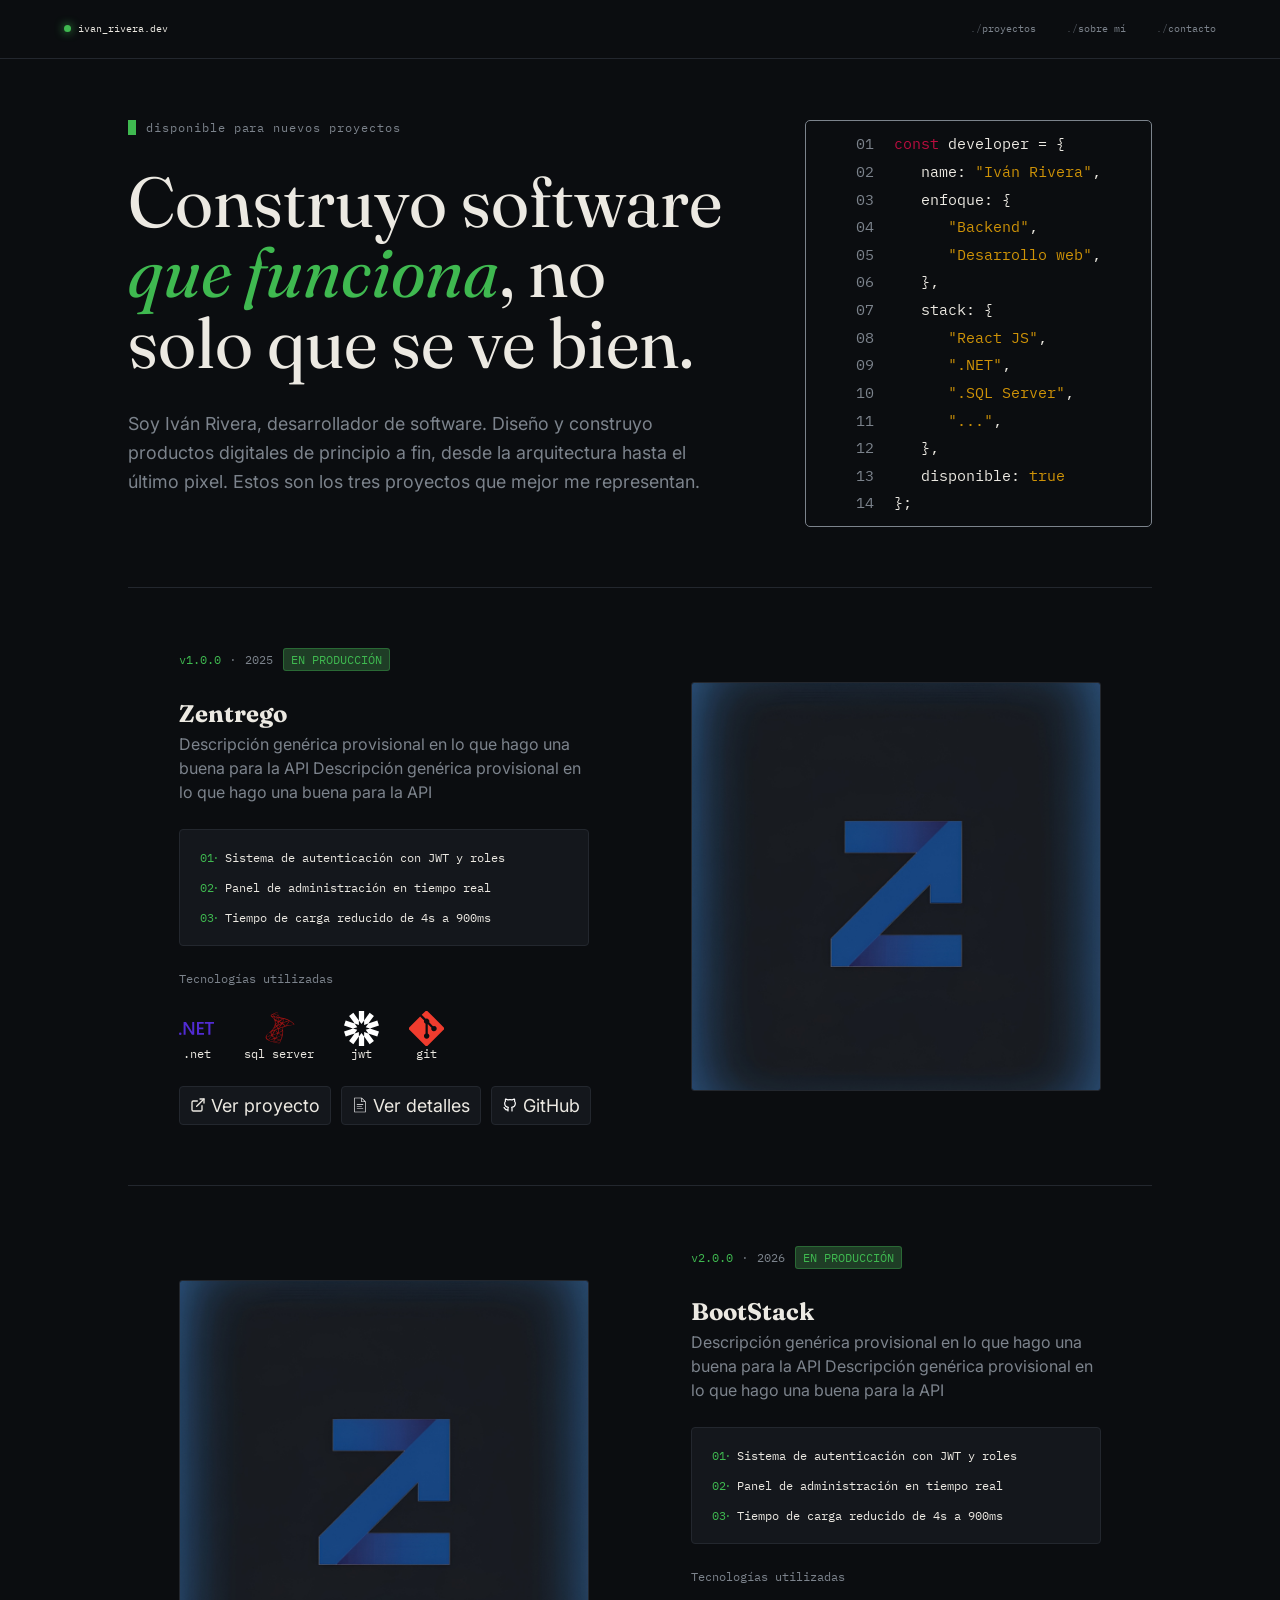
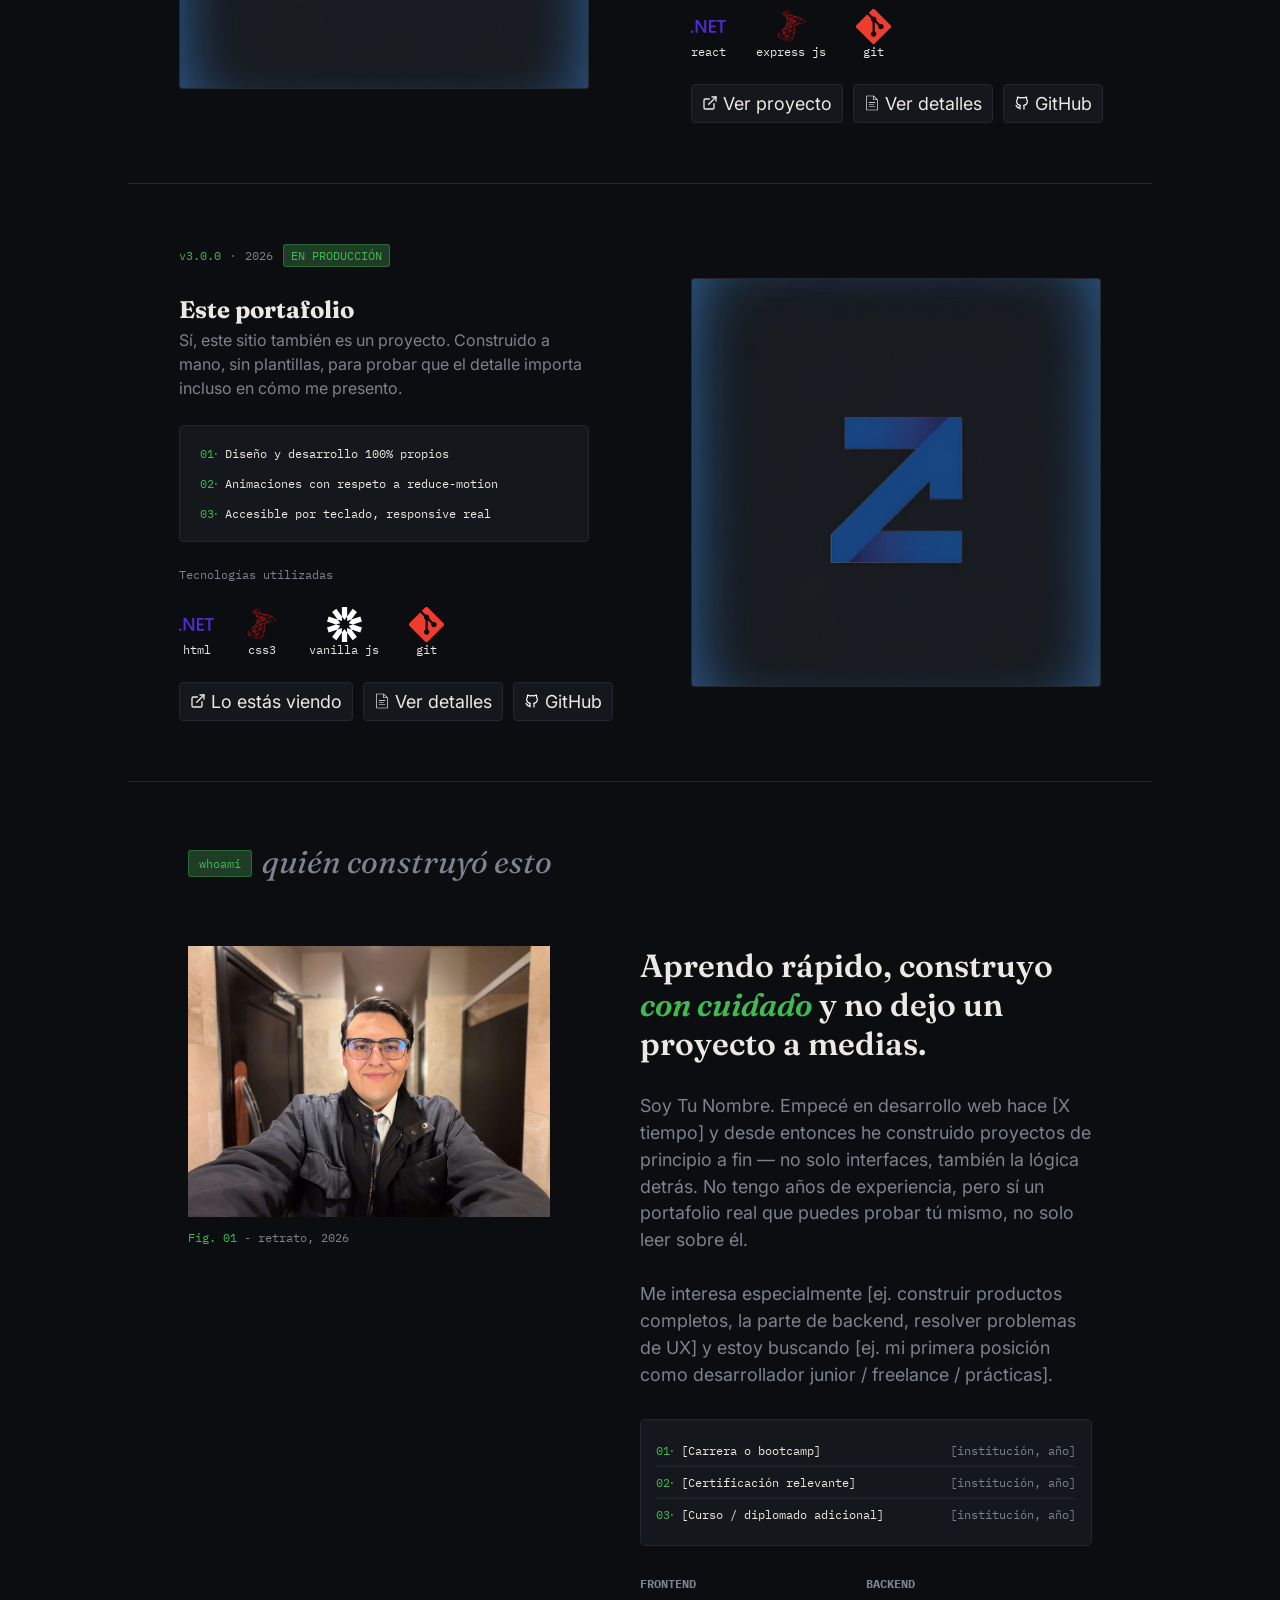
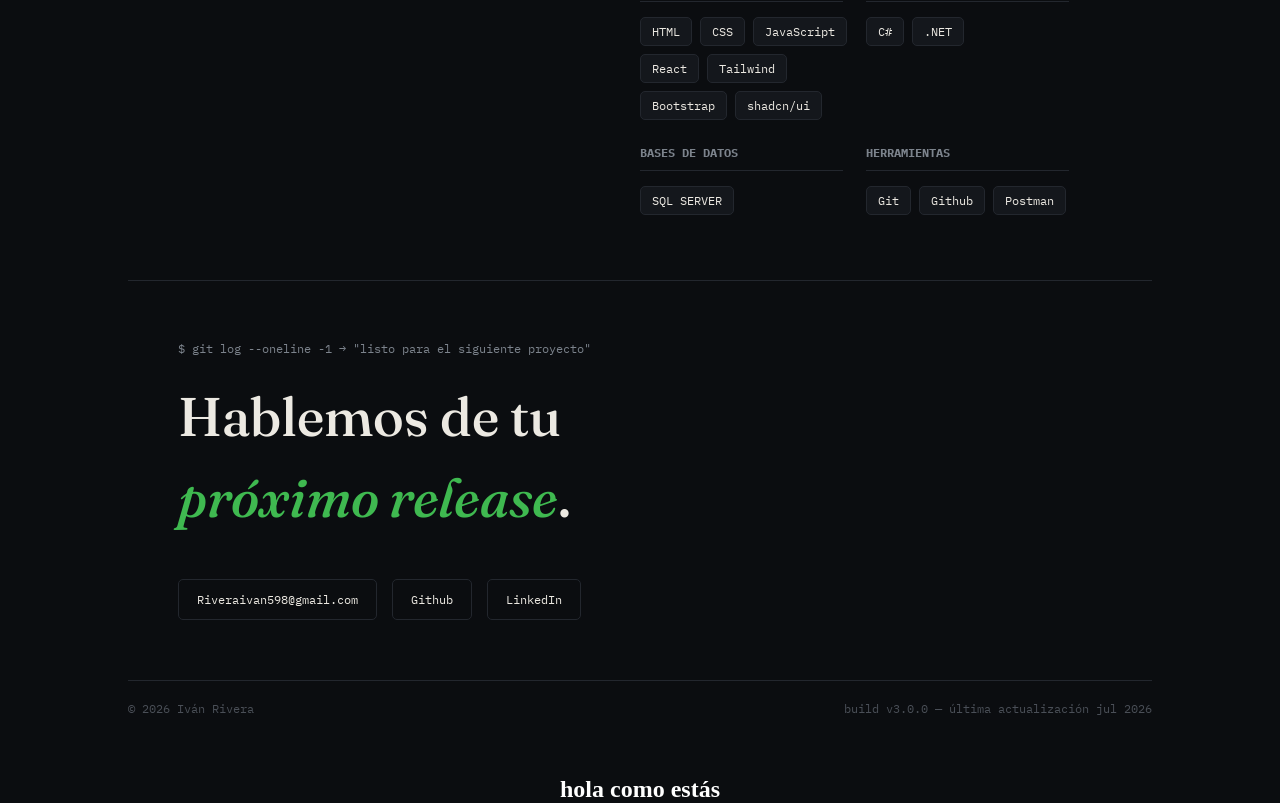
==== commit ffd98df3: "fix: about me section responsive design improve" ====
--- a/index.html
+++ b/index.html
@@ -79,6 +79,7 @@
       </section>
 
       <section id="projects">
+        <article>
           <div class="project__text">
             <div class="project__version sm-text monospace">
               <p class="text-green">v1.0.0</p>
@@ -255,7 +256,8 @@
             </p>
           </div>
           <div class="project__preview"></div>
-        </article> -->
+        </article>
+        -->
       </section>
 
       <section id="about-me">
@@ -266,10 +268,10 @@
         <div class="about-me__content">
           <div class="about-me__left sm-text monospace">
             <div class="about-me__selfie">
-              <img src="assets/Selfie.jpeg" alt="">
-            </div>
-            <p class="text-sec">
-              <span class="figure text-green">Fig. 01</span> - retrato, 2026
+              <img src="assets/Selfie.jpeg" alt="" />
+            </div>
+            <p class="figure text-sec">
+              <span class="text-green">Fig. 01</span> - retrato, 2026
             </p>
           </div>
 
@@ -279,6 +281,7 @@
               <span class="text-green italic">con cuidado</span> y no dejo un
               proyecto a medias.
             </h2>
+
             <p class="about-me__desc text-sec inter">
               Soy Tu Nombre. Empecé en desarrollo web hace [X tiempo] y desde
               entonces he construido proyectos de principio a fin — no solo
@@ -374,5 +377,9 @@
       </div>
     </footer>
     <script type="module" src="js/main.js"></script>
+
+    <div style="color: white; display: flex; justify-content: center">
+      <h2>hola como estás</h2>
+    </div>
   </body>
 </html>
--- a/index.css
+++ b/index.css
@@ -286,7 +286,7 @@
   font-family: "Fraunces", serif;
   color: var(--main-text);
   font-weight: 600;
-  font-size: clamp(1.4rem, 2.6vw, 2rem);
+  font-size: clamp(1.4rem, 2.5vw, 2rem);
 }
 
 .about-me__left {
@@ -483,7 +483,7 @@
 
   #about-me {
     margin: 30px auto 0;
-    max-width: 80%;
+    max-width: 100%;
     scroll-margin-top: 100px;
     border-bottom: solid 1px var(--border-color);
   }
@@ -495,16 +495,26 @@
     align-items: center;
   }
 
+  .about-me__selfie {
+    width: 100%;
+  }
+
+  .figure{
+    margin-right: auto;
+  }
+
   .about-me__right {
     align-items: center;
   }
-
-  .about-me__title {
-    text-align: center;
-  }
-
-  .about-me__desc {
-    text-align: center;
+  
+  .about-me__title{
+    width: 85%;
+    max-width: 100ch;
+  }
+
+  .about-me__desc{
+    width: 90%;
+    max-width: 100ch;
   }
 
   .about-me__subtitle {
@@ -523,10 +533,6 @@
     gap: 10px;
     justify-content: center;
   }
-/* 
-  .stacks {
-    grid-template-columns: 1fr;
-  } */
 
   .stack-right {
     width: 90%;
@@ -534,8 +540,9 @@
     flex-direction: column;
     justify-self: flex-end;
   }
-  */ .stack__title {
+  .stack__title {
     width: 100%;
+    padding-right: 0;
   }
 
   .contact__links {
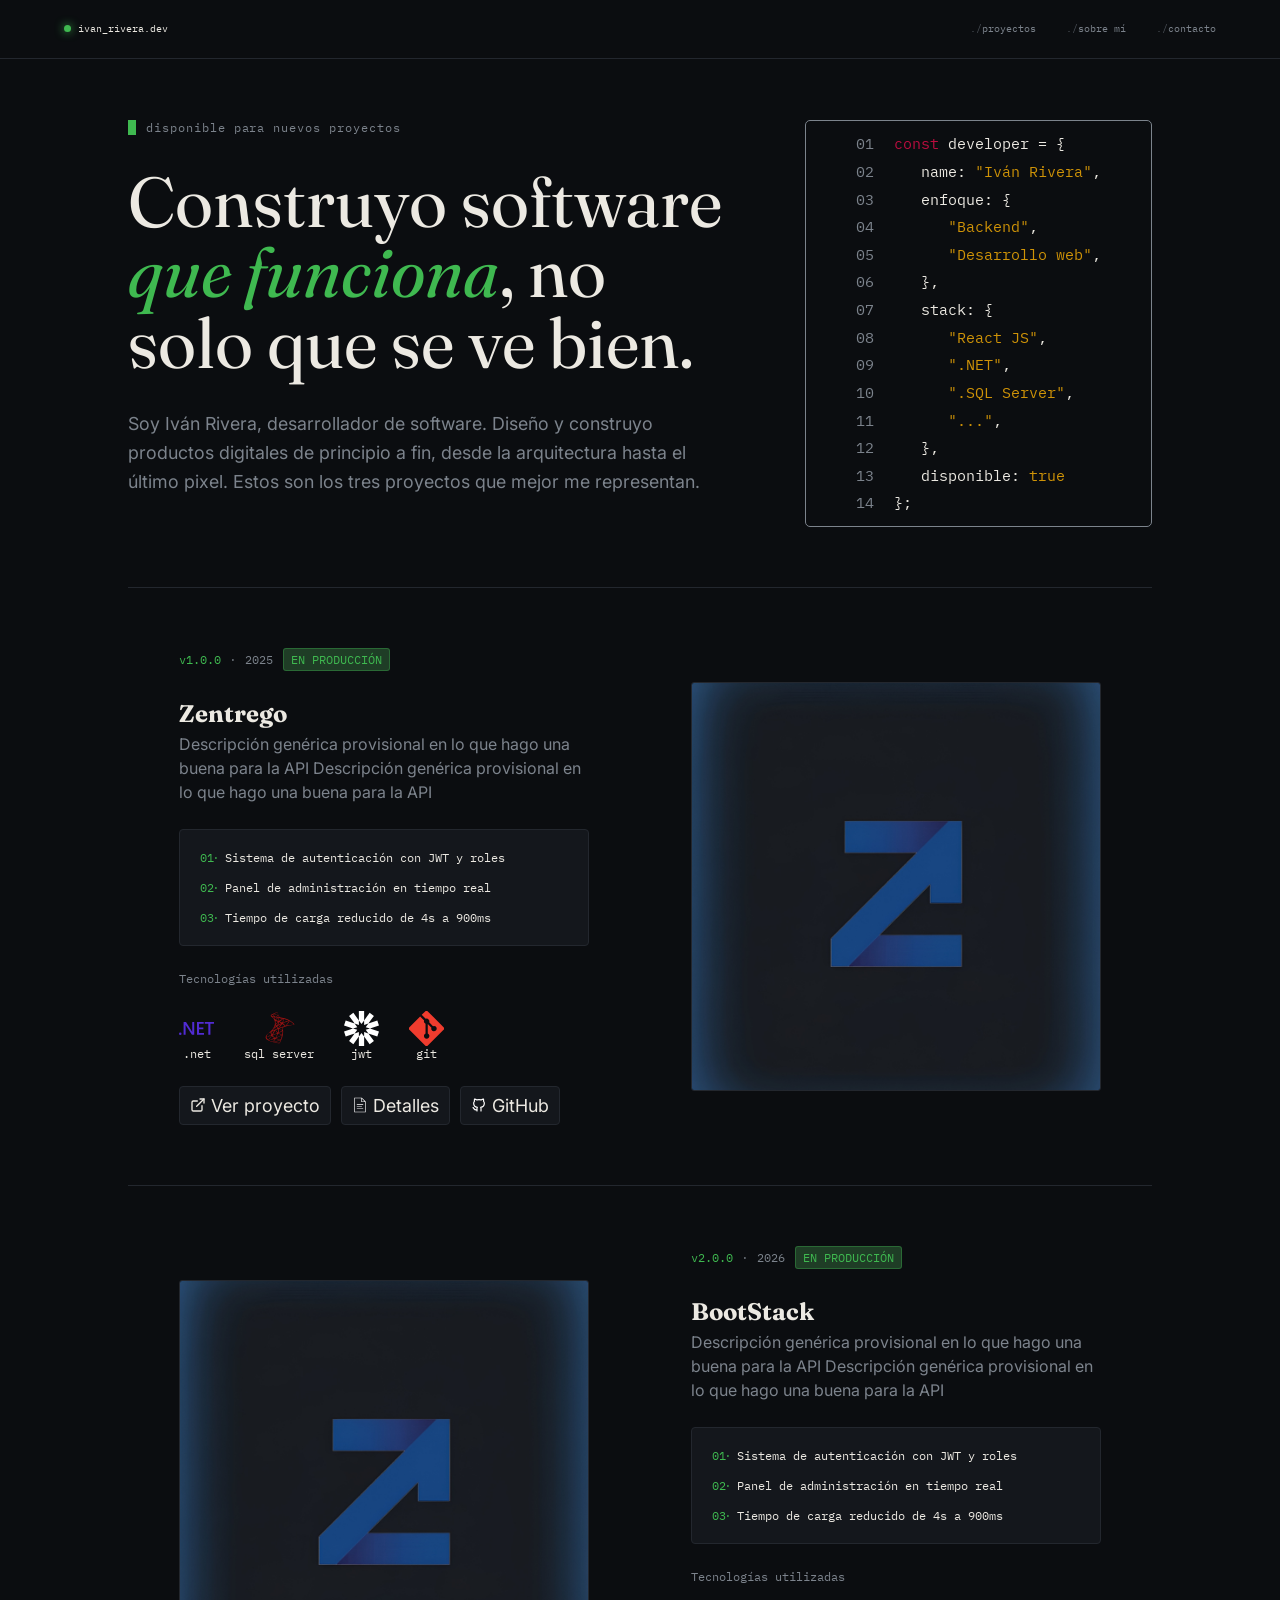
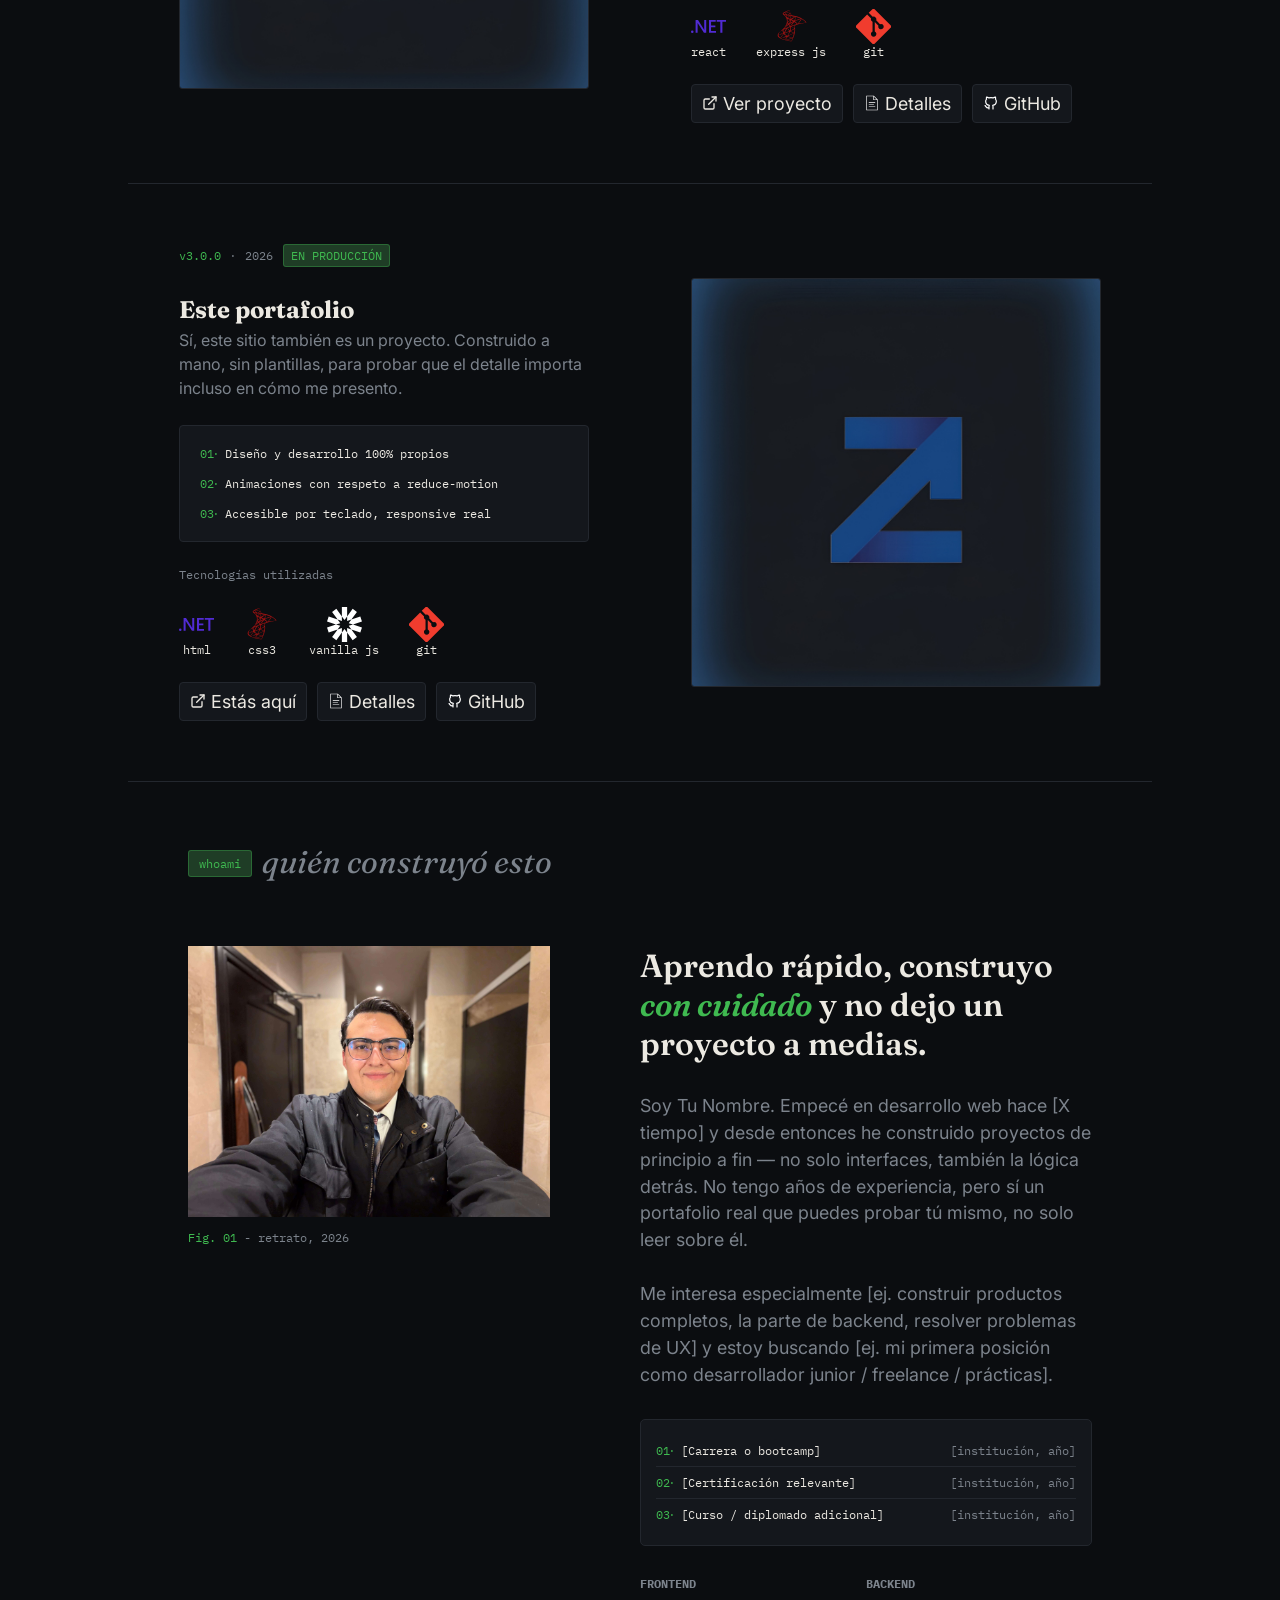
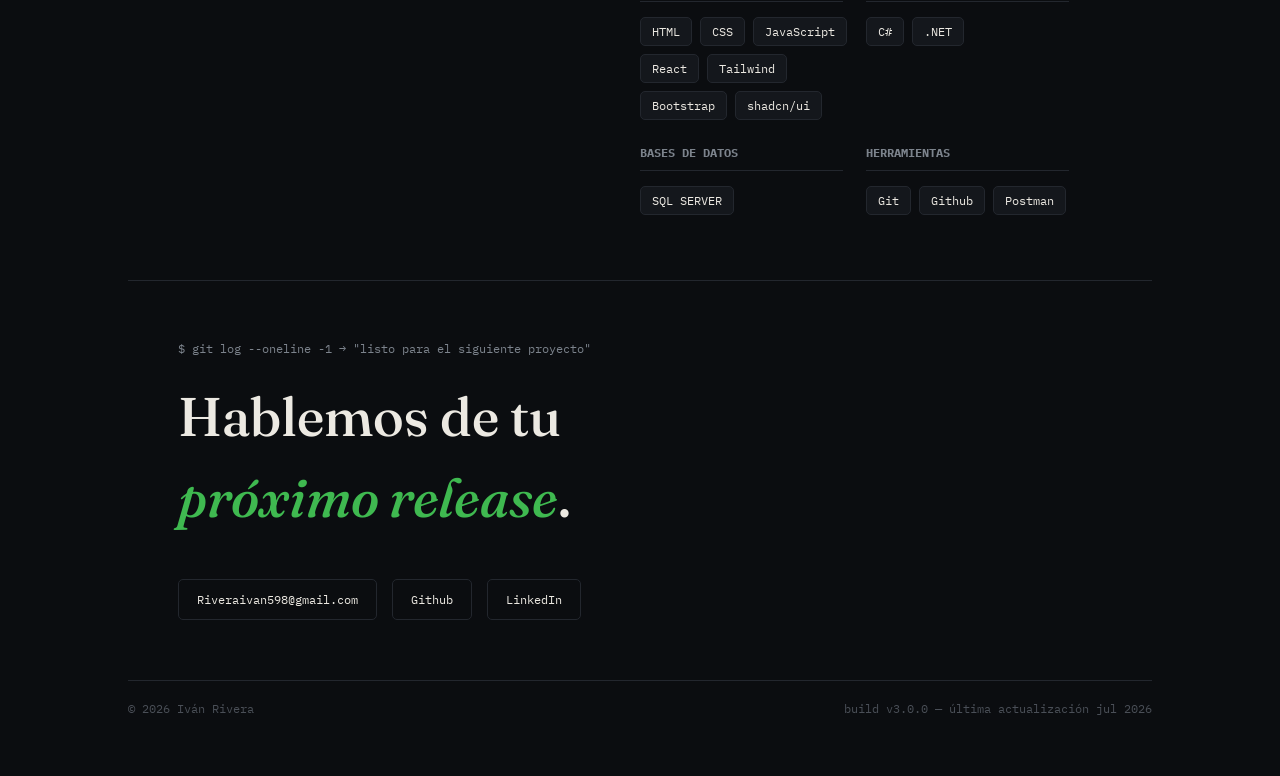
==== commit d65fed4a: "fix: about me section responsive design done" ====
--- a/index.html
+++ b/index.html
@@ -377,9 +377,5 @@
       </div>
     </footer>
     <script type="module" src="js/main.js"></script>
-
-    <div style="color: white; display: flex; justify-content: center">
-      <h2>hola como estás</h2>
-    </div>
   </body>
 </html>
--- a/index.css
+++ b/index.css
@@ -421,6 +421,19 @@
   }
 }
 
+@media (max-width: 374px) {
+  .project {
+    max-width: 90%;
+  }
+}
+
+@media (max-width: 767px) {
+  .project__stack--icon {
+    width: 25px;
+    height: 25px;
+  }
+}
+
 @media (max-width: 1023px) {
   .nav {
     justify-content: center;
@@ -456,6 +469,10 @@
     align-items: center;
   }
 
+  .editor {
+    padding: 0 27px;
+  }
+
   .project {
     grid-template-columns: 1fr;
   }
@@ -472,6 +489,10 @@
 
   .project:nth-child(even) .project__preview {
     order: 2;
+  }
+
+  .project__preview {
+    width: 70%;
   }
 
   .project__buttons {
@@ -483,7 +504,8 @@
 
   #about-me {
     margin: 30px auto 0;
-    max-width: 100%;
+    max-width: 80%;
+    padding: 0 0 40px 0;
     scroll-margin-top: 100px;
     border-bottom: solid 1px var(--border-color);
   }
@@ -499,20 +521,20 @@
     width: 100%;
   }
 
-  .figure{
+  .figure {
     margin-right: auto;
   }
 
   .about-me__right {
     align-items: center;
   }
-  
-  .about-me__title{
+
+  .about-me__title {
     width: 85%;
     max-width: 100ch;
   }
 
-  .about-me__desc{
+  .about-me__desc {
     width: 90%;
     max-width: 100ch;
   }
--- a/global.css
+++ b/global.css
@@ -68,4 +68,11 @@
 .project__button--icon {
   width: 16px;
   height: 16px;
-}+}
+
+@media (max-width: 767px) {
+  .project__button--icon {
+    width: 11px;
+    height: 11px;
+  }
+}
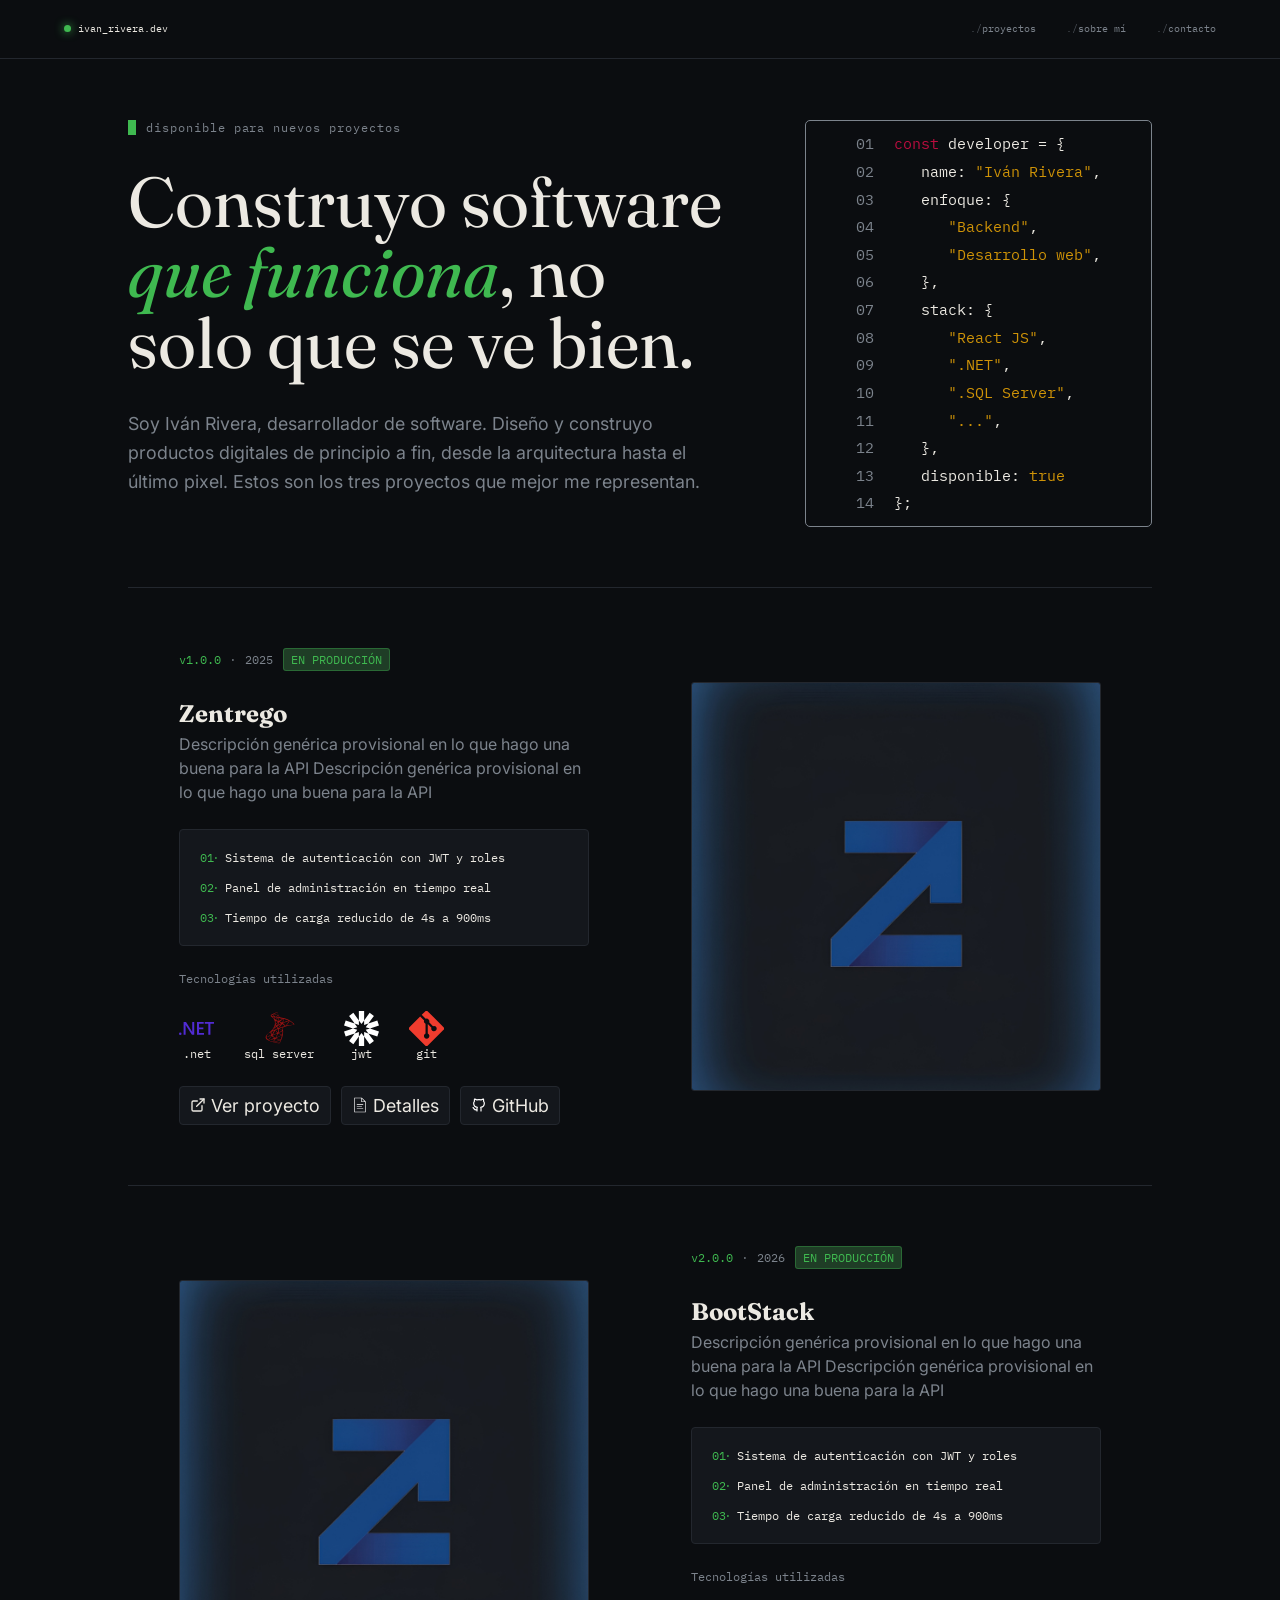
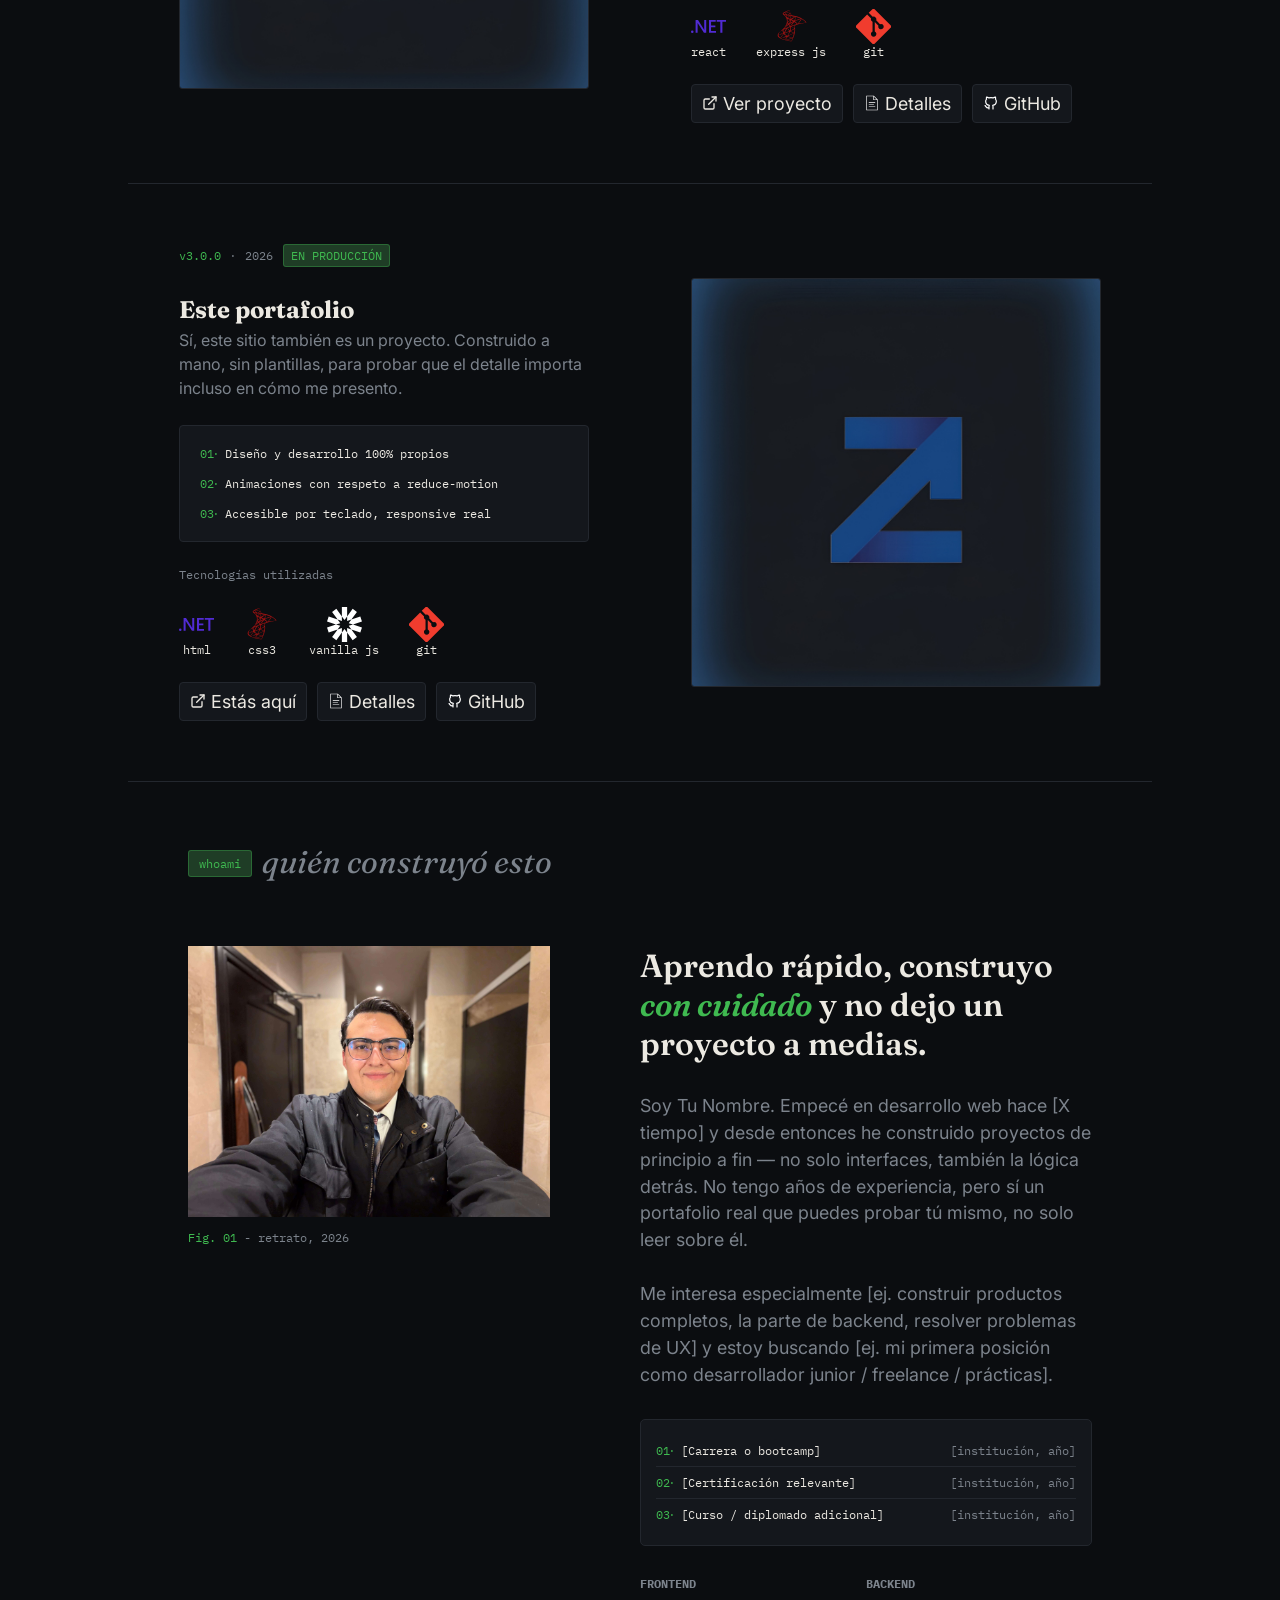
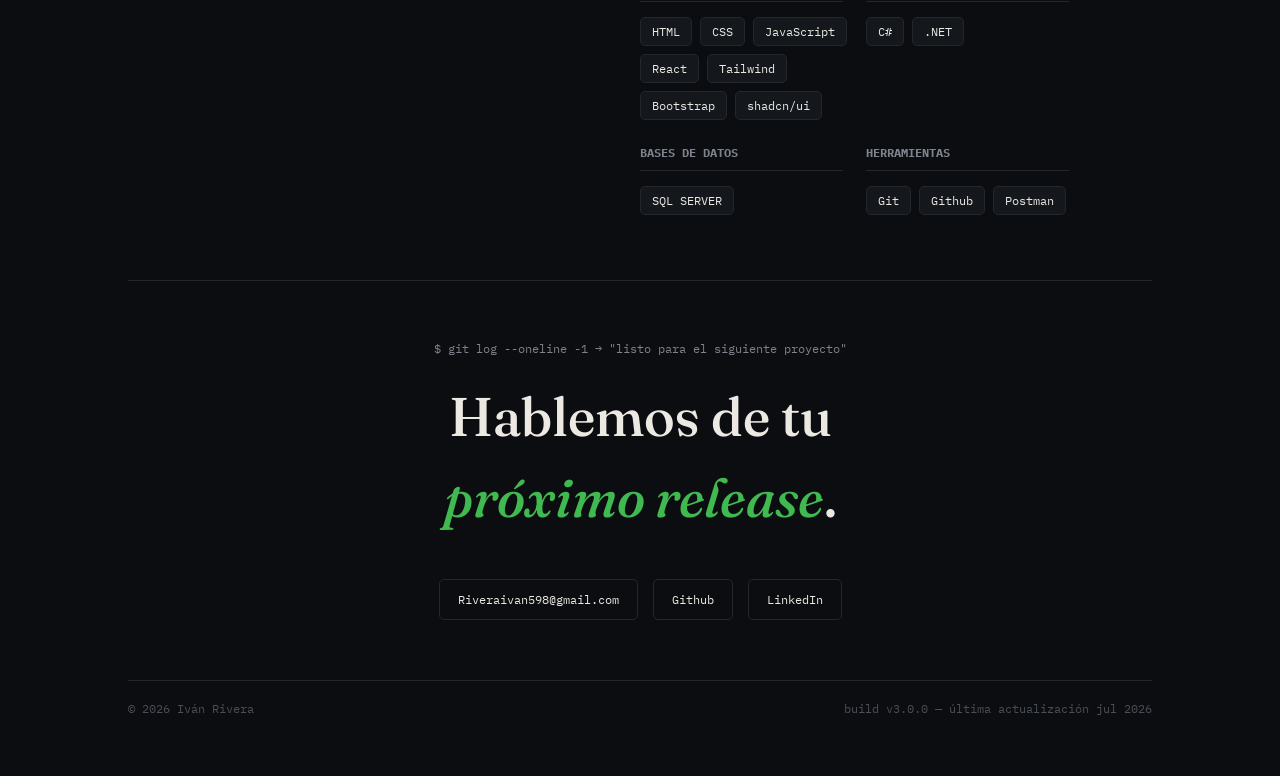
==== commit 21fdbff7: "style: contact section redisign" ====
--- a/index.html
+++ b/index.html
@@ -361,7 +361,7 @@
         <p class="text-sec monospace sm-text">
           $ git log --oneline -1 → "listo para el siguiente proyecto"
         </p>
-        <h2 class="footer__description text-main fraunces">
+        <h2 class="auto footer__description text-main fraunces">
           Hablemos de tu <span class="text-green italic">próximo release</span
           ><span class="dot--animation">.</span>
         </h2>
--- a/index.css
+++ b/index.css
@@ -367,7 +367,9 @@
 }
 
 .footer__text {
-  padding-left: 50px;
+  display: flex;
+  flex-direction: column;
+  align-items: center;
 }
 
 .footer__description {
@@ -376,6 +378,7 @@
   font-size: clamp(2rem, 5vw, 3.4rem);
   line-height: 1.5;
   padding-top: 20px;
+  text-align: center;
 }
 
 .dot--animation {
@@ -390,6 +393,7 @@
 
 .contact__link {
   display: flex;
+  justify-content: center;
   border: 1px solid var(--border-color);
   padding: 12px 18px;
   border-radius: 5px;
@@ -424,6 +428,13 @@
 @media (max-width: 374px) {
   .project {
     max-width: 90%;
+  }
+}
+
+@media (max-width: 475px) {
+  .contact__links {
+    flex-direction: column;
+    align-items: center;
   }
 }
 
@@ -480,7 +491,7 @@
   .project__stack {
     display: flex;
     margin: auto;
-    gap: 30px;
+    gap: 20px;
   }
 
   .project:nth-child(even) .project__text {
@@ -527,16 +538,6 @@
 
   .about-me__right {
     align-items: center;
-  }
-
-  .about-me__title {
-    width: 85%;
-    max-width: 100ch;
-  }
-
-  .about-me__desc {
-    width: 90%;
-    max-width: 100ch;
   }
 
   .about-me__subtitle {
@@ -567,9 +568,10 @@
     padding-right: 0;
   }
 
-  .contact__links {
-    flex-direction: column;
-  }
+  .contact__link {
+    width: fit-content;
+  }
+
   .footer {
     text-align: center;
   }
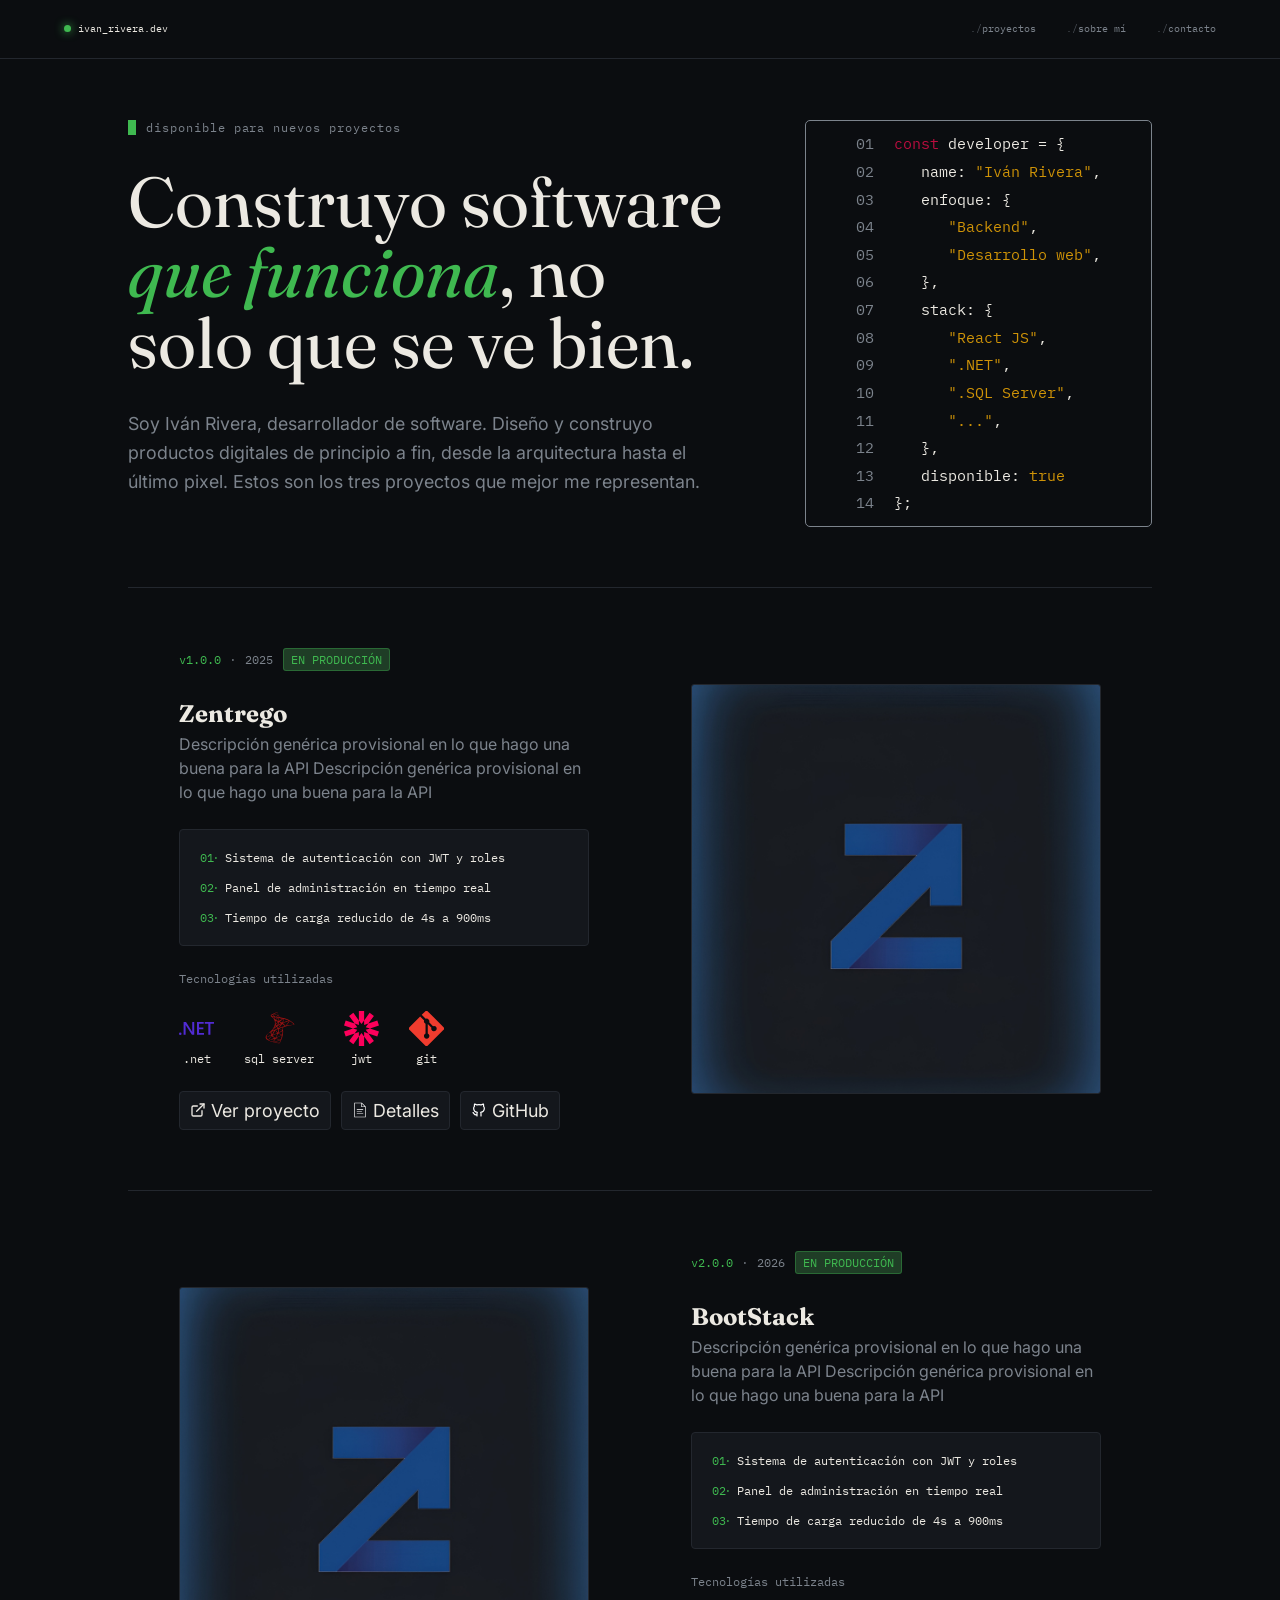
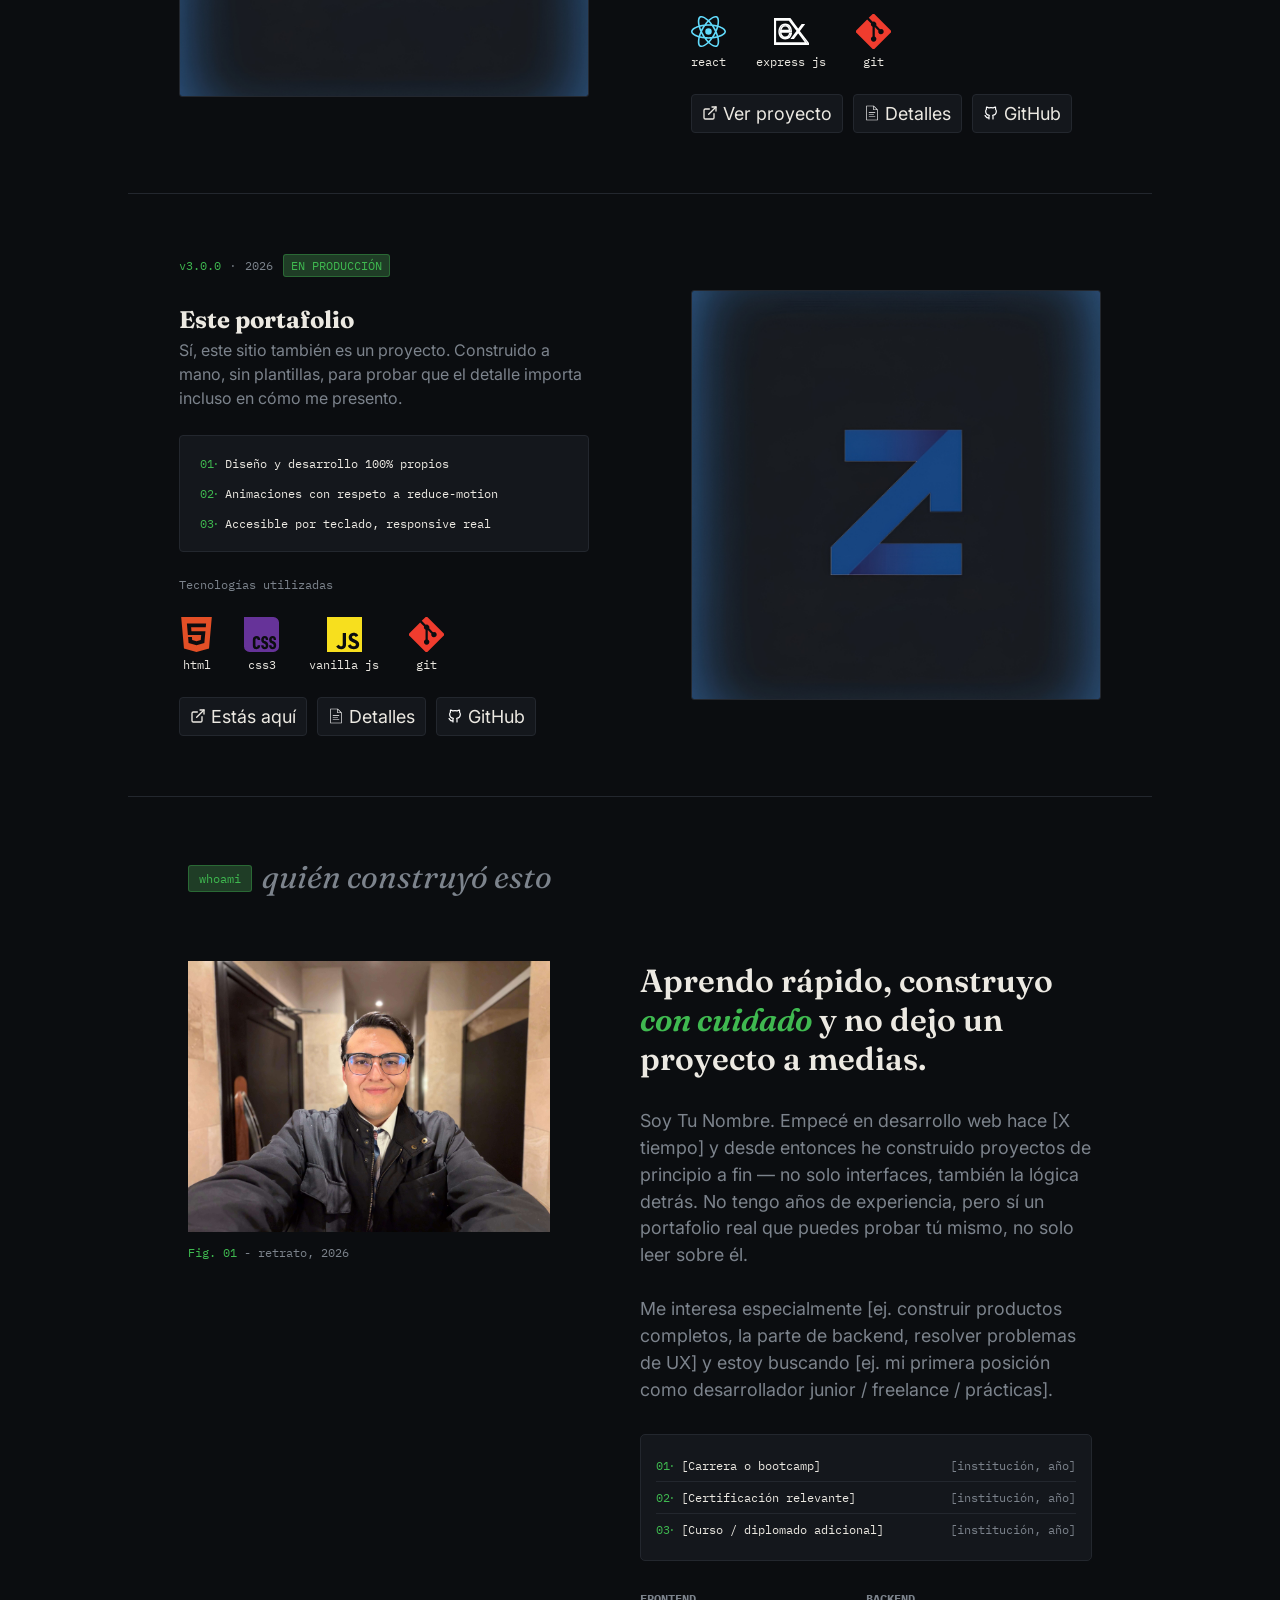
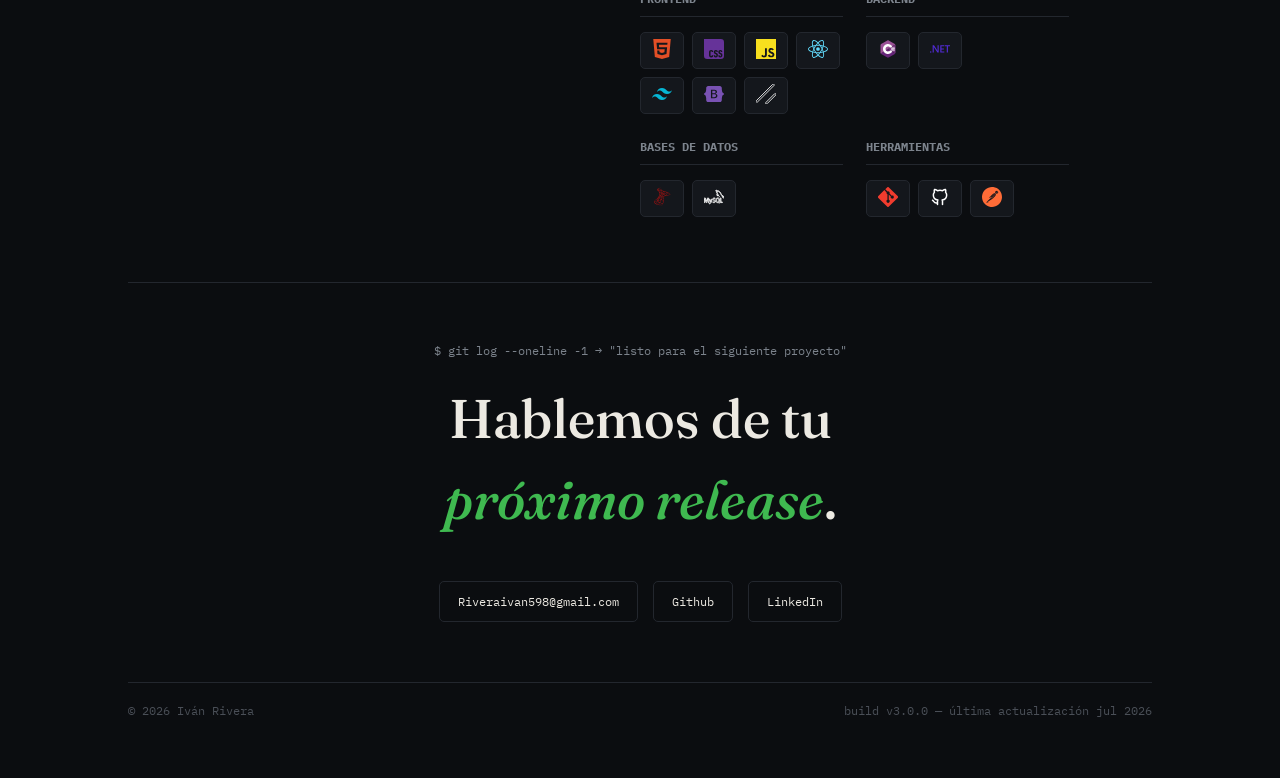
==== commit 2da42cf0: "style: about me section icons update" ====
--- a/index.html
+++ b/index.html
@@ -321,34 +321,91 @@
               <div>
                 <h2 class="stack__title">FRONTEND</h2>
                 <div class="stack sm-text">
-                  <p>HTML</p>
-                  <p>CSS</p>
-                  <p>JavaScript</p>
-                  <p>React</p>
-                  <p>Tailwind</p>
-                  <p>Bootstrap</p>
-                  <p>shadcn/ui</p>
+                  <div>
+                    <svg class="stack__icon">
+                      <use href="/assets/sprite.svg#icon-html"></use>
+                    </svg>
+                  </div>
+                  <div>
+                    <svg class="stack__icon">
+                      <use href="/assets/sprite.svg#icon-css"></use>
+                    </svg>
+                  </div>
+                  <div>
+                    <svg class="stack__icon">
+                      <use href="/assets/sprite.svg#icon-js"></use>
+                    </svg>
+                  </div>
+                  <div>
+                    <svg class="stack__icon">
+                      <use href="/assets/sprite.svg#icon-react"></use>
+                    </svg>
+                  </div>
+                  <div>
+                    <svg class="stack__icon">
+                      <use href="/assets/sprite.svg#icon-tailwind"></use>
+                    </svg>
+                  </div>
+                  <div>
+                    <svg class="stack__icon">
+                      <use href="/assets/sprite.svg#icon-bootstrap"></use>
+                    </svg>
+                  </div>
+                  <div>
+                    <svg class="stack__icon">
+                      <use href="/assets/sprite.svg#icon-shadcn"></use>
+                    </svg>
+                  </div>
                 </div>
               </div>
               <div class="stack-right">
                 <h2 class="stack__title">BACKEND</h2>
                 <div class="stack sm-text">
-                  <p>C#</p>
-                  <p>.NET</p>
+                  <div>
+                    <svg class="stack__icon">
+                      <use href="/assets/sprite.svg#icon-c#"></use>
+                    </svg>
+                  </div>
+                  <div>
+                    <svg class="stack__icon">
+                      <use href="/assets/sprite.svg#icon-net"></use>
+                    </svg>
+                  </div>
                 </div>
               </div>
               <div>
                 <h2 class="stack__title">BASES DE DATOS</h2>
                 <div class="stack sm-text">
-                  <p>SQL SERVER</p>
+                  <div>
+                    <svg class="stack__icon">
+                      <use href="/assets/sprite.svg#icon-sqlserver"></use>
+                    </svg>
+                  </div>
+                  <div>
+                    <svg class="stack__icon">
+                      <use href="/assets/sprite.svg#icon-mysql"></use>
+                    </svg>
+                  </div>
                 </div>
               </div>
               <div class="stack-right">
                 <h2 class="stack__title">HERRAMIENTAS</h2>
                 <div class="stack sm-text">
-                  <p>Git</p>
-                  <p>Github</p>
-                  <p>Postman</p>
+                  <div>
+                    <svg class="stack__icon">
+                      <use href="/assets/sprite.svg#icon-git"></use>
+                    </svg>
+                  </div>
+                  <div title="ícono de github">
+                    <svg class="stack__icon">
+                      <use href="/assets/sprite.svg#icon-github"></use>
+                    </svg>
+                  </div>
+                  <div>
+                    <svg class="stack__icon">
+                      <use href="/assets/sprite.svg#icon-postman"></use>
+                    </svg>
+                  </div>
                 </div>
               </div>
             </div>
--- a/index.css
+++ b/index.css
@@ -186,6 +186,7 @@
   display: flex;
   flex-direction: column;
   align-items: center;
+  gap: 5px;
 }
 
 .project__buttons {
@@ -351,7 +352,11 @@
   border-bottom: 1px solid var(--border-color);
 }
 
-.stack p {
+.stack div {
+  /* display: flex;
+  flex-direction: column;
+  justify-content: center;
+  align-items: center; */
   color: var(--main-text);
   width: fit-content;
   background-color: var(--bckgnd--dim);
@@ -432,6 +437,20 @@
 }
 
 @media (max-width: 475px) {
+  .nav {
+    justify-content: center;
+  }
+
+  .nav div {
+    display: flex;
+    flex-grow: 0;
+  }
+
+  .visible,
+  .name__light {
+    display: none;
+  }
+
   .contact__links {
     flex-direction: column;
     align-items: center;
@@ -446,20 +465,6 @@
 }
 
 @media (max-width: 1023px) {
-  .nav {
-    justify-content: center;
-  }
-
-  .nav div {
-    display: flex;
-    flex-grow: 0;
-  }
-
-  .visible,
-  .name__light {
-    display: none;
-  }
-
   .hero {
     max-width: 80%;
     grid-template-columns: auto;
--- a/global.css
+++ b/global.css
@@ -70,7 +70,17 @@
   height: 16px;
 }
 
+.stack__icon {
+  width: 20px;
+  height: 20px;
+}
+
 @media (max-width: 767px) {
+  .stack__icon {
+    width: 17px;
+    height: 17px;
+  }
+
   .project__button--icon {
     width: 11px;
     height: 11px;
